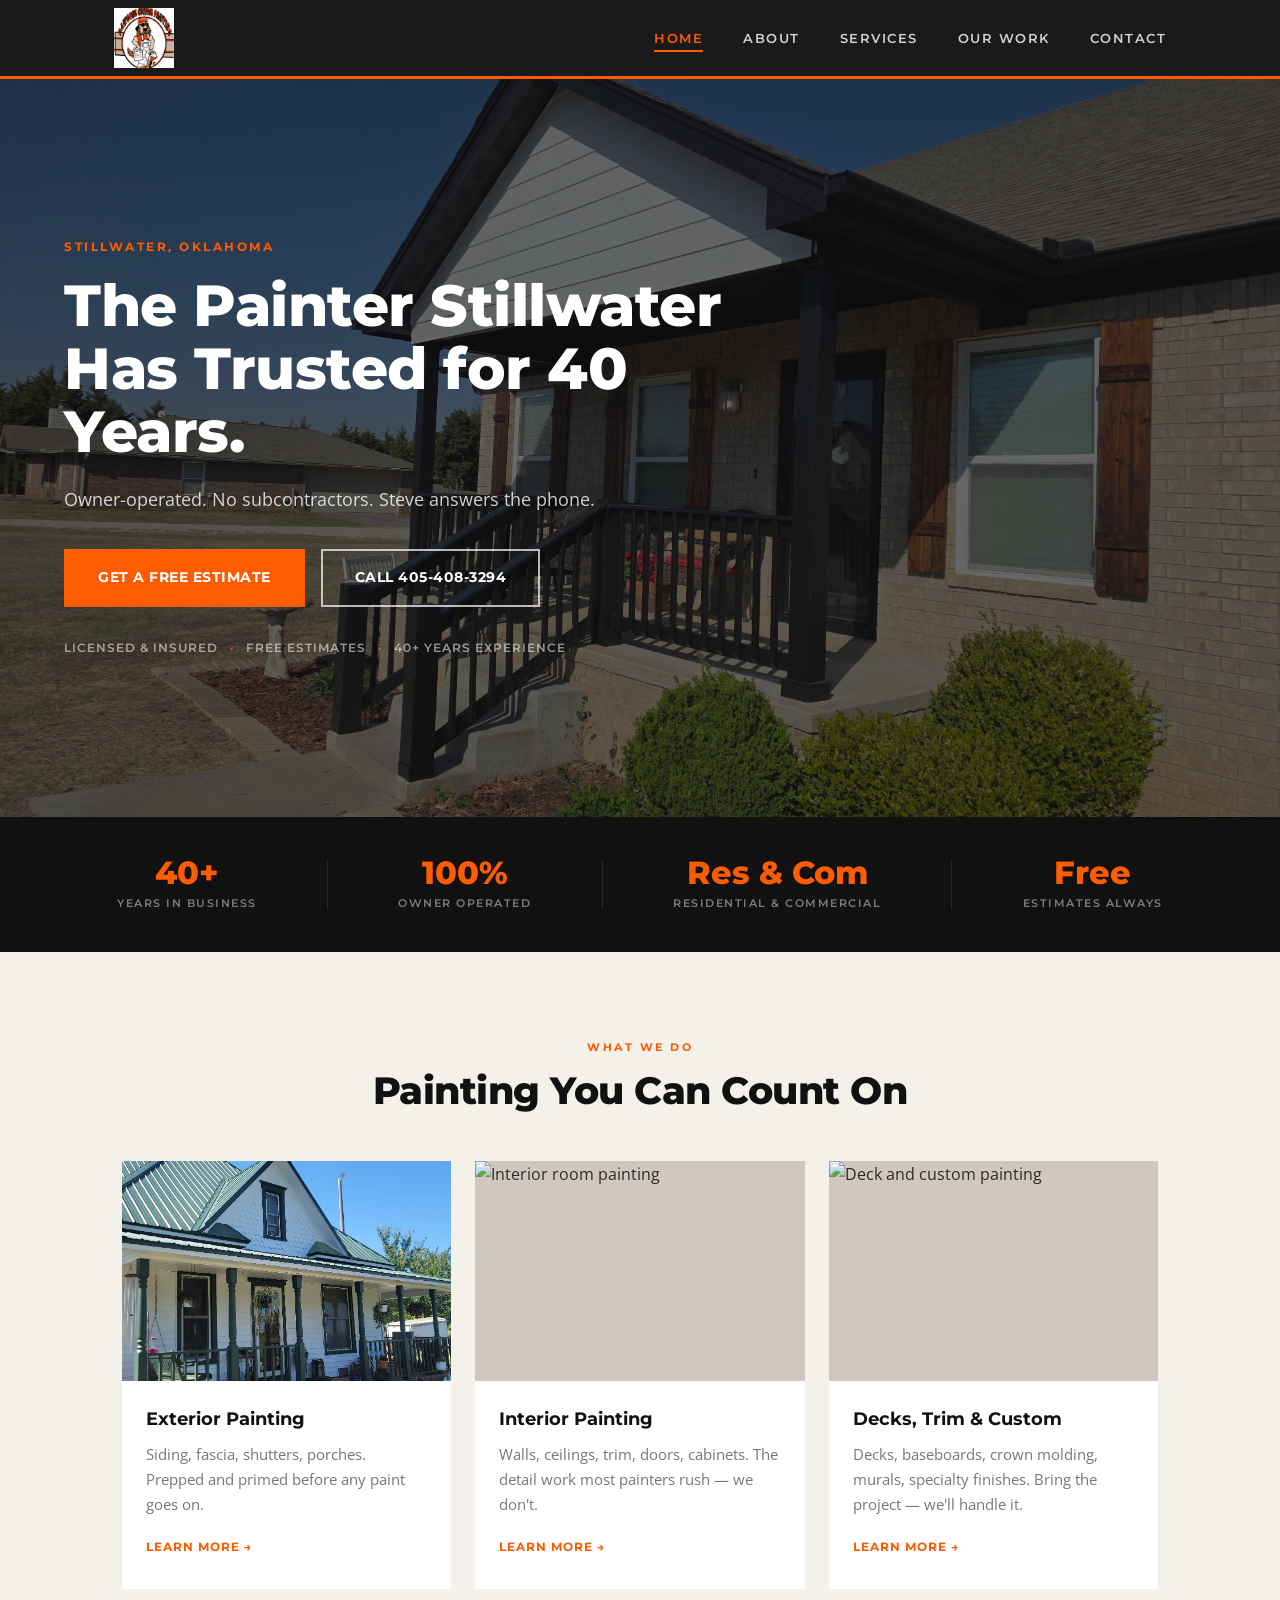
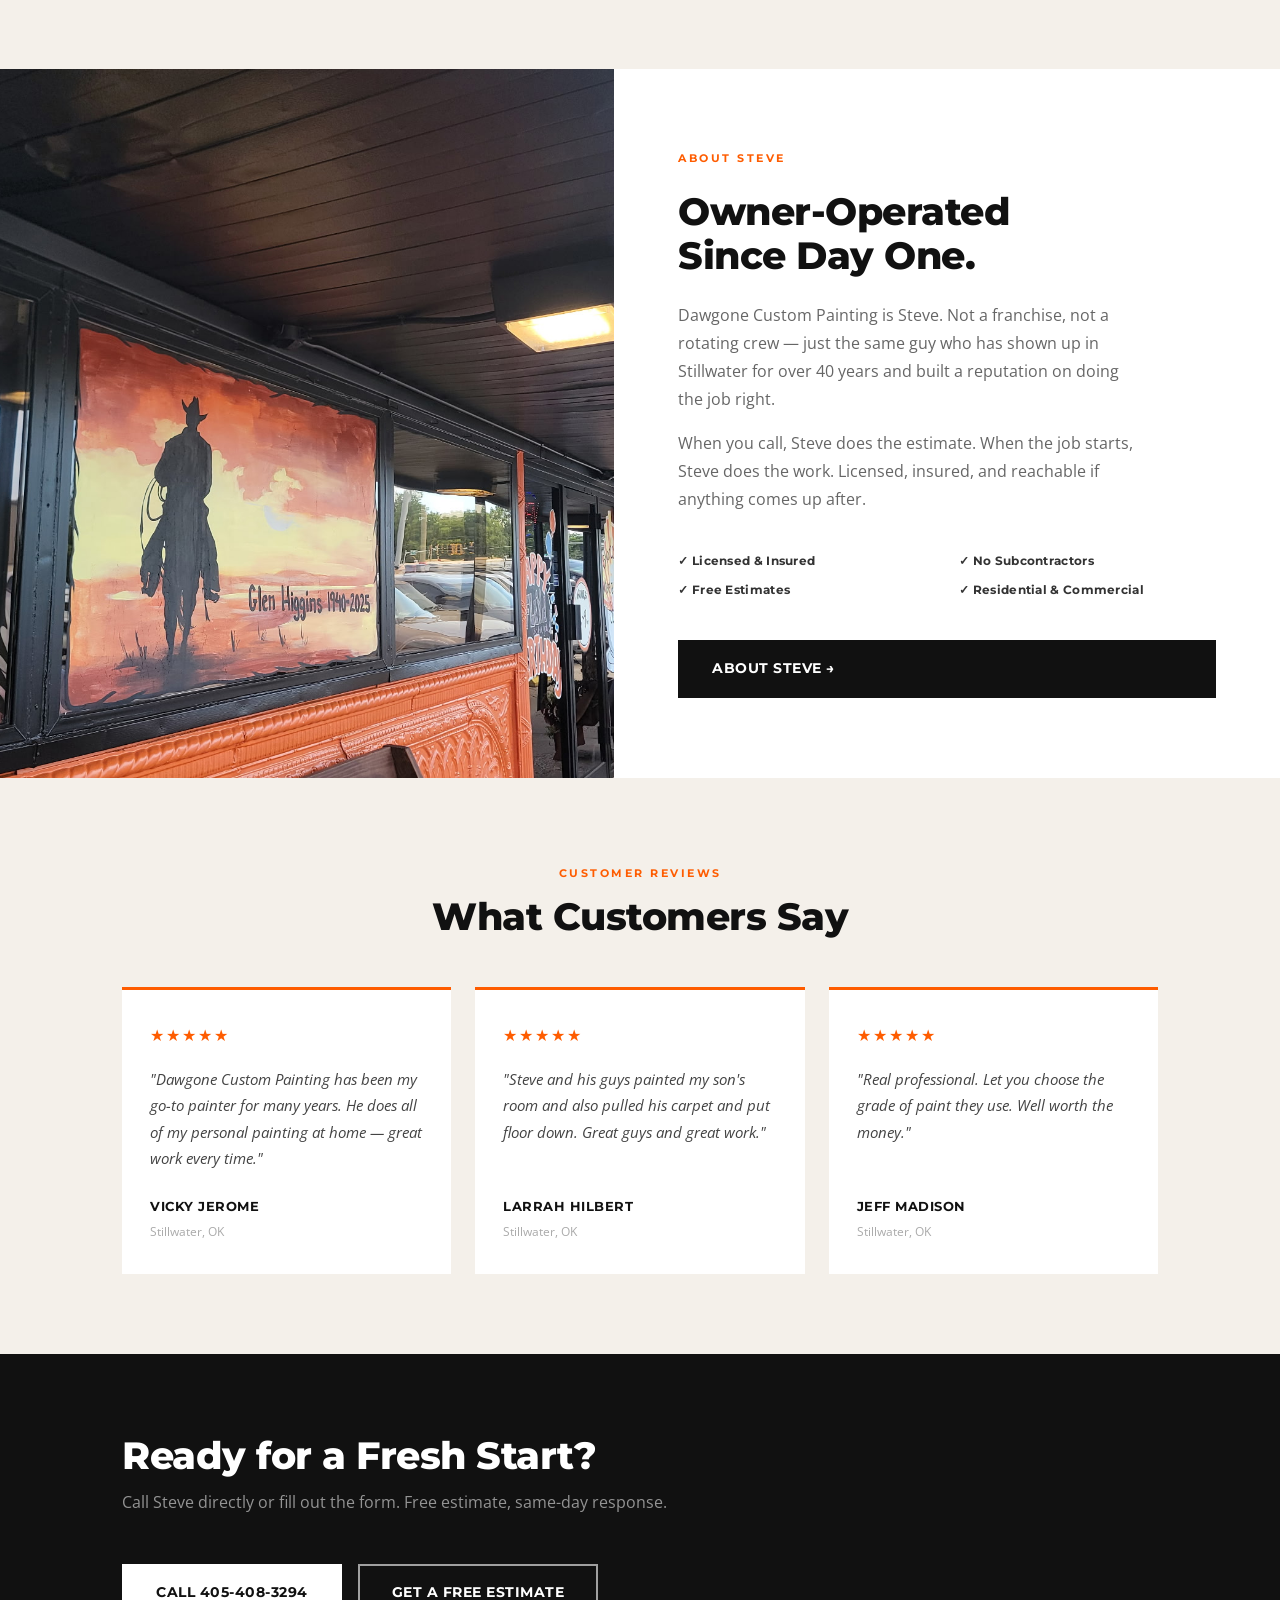
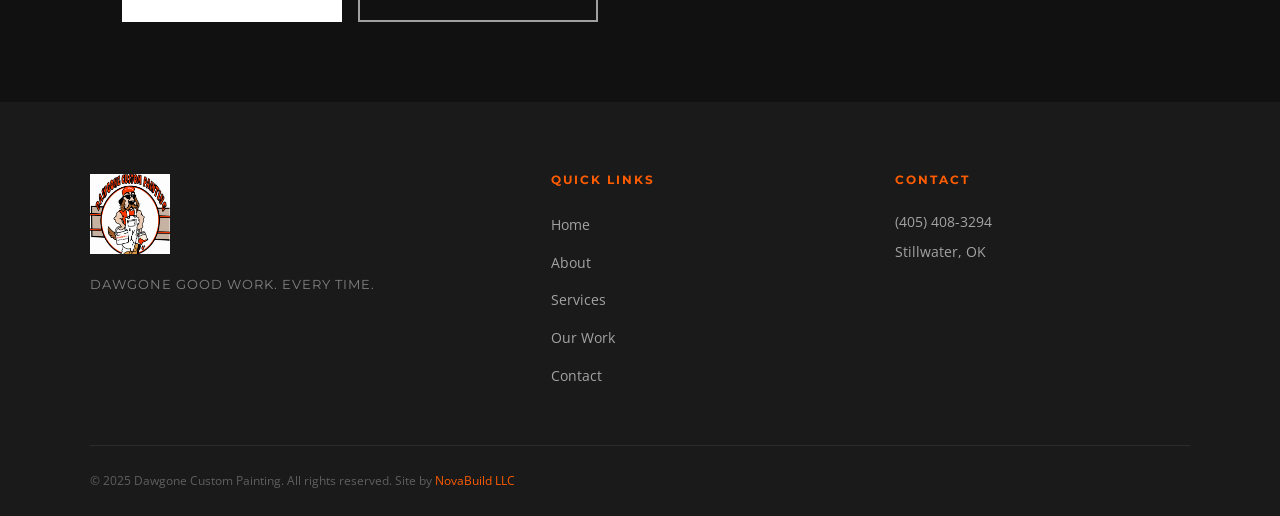
==== index.html @ 151bd752 "update 2" ====
<!DOCTYPE html>
<html lang="en">
<head>
  <meta charset="UTF-8" />
  <meta name="viewport" content="width=device-width, initial-scale=1.0" />
  <title>Dawgone Custom Painting | Stillwater, OK</title>
  <meta name="description" content="Dawgone Custom Painting — 40+ years of trusted residential and commercial painting in Stillwater, OK. Owner-operated. Free estimates." />
  <meta property="og:title" content="Dawgone Custom Painting | Stillwater, OK" />
  <meta property="og:description" content="40+ years of trusted painting in Oklahoma. Interior, exterior, and custom work done right." />
  <meta property="og:type" content="website" />
  <link rel="stylesheet" href="style.css" />
</head>
<body>

  <!-- NAV -->
  <nav class="nav" aria-label="Main navigation">
    <div class="nav__inner">
      <a href="index.html" class="nav__logo" aria-label="Dawgone Custom Painting — Home">
        <img src="DawgoneLogo.png" alt="Dawgone Custom Painting" />
      </a>
      <button class="nav__toggle" aria-label="Toggle navigation" aria-expanded="false">
        <span></span><span></span><span></span>
      </button>
      <ul class="nav__links">
        <li><a href="index.html" class="active">Home</a></li>
        <li><a href="about.html">About</a></li>
        <li><a href="services.html">Services</a></li>
        <li><a href="our-work.html">Our Work</a></li>
        <li><a href="contact.html">Contact</a></li>
      </ul>
    </div>
    <div class="nav__mobile" aria-label="Mobile navigation">
      <a href="index.html" class="active">Home</a>
      <a href="about.html">About</a>
      <a href="services.html">Services</a>
      <a href="our-work.html">Our Work</a>
      <a href="contact.html">Contact</a>
    </div>
  </nav>

  <!-- ═══ HERO ═══ -->
  <section class="hp-hero" style="background-image: url('images/d487e2d2-7b2e-4fe7-9e43-8ade3afe553c-1_all_37287.jpg');">
    <div class="hp-hero__overlay"></div>
    <div class="hp-hero__inner">
      <p class="hp-hero__eyebrow">Stillwater, Oklahoma</p>
      <h1 class="hp-hero__title">The Painter Stillwater<br>Has Trusted for 40 Years.</h1>
      <p class="hp-hero__sub">Owner-operated. No subcontractors. Steve answers the phone.</p>
      <div class="hp-hero__btns">
        <a href="contact.html" class="hp-btn hp-btn--orange">Get a Free Estimate</a>
        <a href="tel:+14054083294" class="hp-btn hp-btn--outline">Call 405-408-3294</a>
      </div>
      <div class="hp-hero__badges">
        <span>Licensed &amp; Insured</span>
        <span class="hp-hero__badge-dot">&middot;</span>
        <span>Free Estimates</span>
        <span class="hp-hero__badge-dot">&middot;</span>
        <span>40+ Years Experience</span>
      </div>
    </div>
  </section>

  <!-- ═══ TRUST BAR ═══ -->
  <div class="hp-trust">
    <div class="hp-trust__inner">
      <div class="hp-trust__item">
        <span class="hp-trust__num">40+</span>
        <span class="hp-trust__label">Years in Business</span>
      </div>
      <div class="hp-trust__divider"></div>
      <div class="hp-trust__item">
        <span class="hp-trust__num">100%</span>
        <span class="hp-trust__label">Owner Operated</span>
      </div>
      <div class="hp-trust__divider"></div>
      <div class="hp-trust__item">
        <span class="hp-trust__num">Res &amp; Com</span>
        <span class="hp-trust__label">Residential &amp; Commercial</span>
      </div>
      <div class="hp-trust__divider"></div>
      <div class="hp-trust__item">
        <span class="hp-trust__num">Free</span>
        <span class="hp-trust__label">Estimates Always</span>
      </div>
    </div>
  </div>

  <!-- ═══ SERVICES ═══ -->
  <section class="hp-section hp-services">
    <div class="hp-container">
      <div class="hp-section__head">
        <span class="hp-label">What We Do</span>
        <h2 class="hp-heading">Painting You Can Count On</h2>
      </div>
      <div class="hp-cards">

        <div class="hp-card">
          <div class="hp-card__img">
            <img src="images/project-exterior-farmhouse-2.jpg" alt="Exterior house painting" loading="lazy" />
          </div>
          <div class="hp-card__body">
            <h3>Exterior Painting</h3>
            <p>Siding, fascia, shutters, porches. Prepped and primed before any paint goes on.</p>
            <a href="services.html" class="hp-card__link">Learn more &rarr;</a>
          </div>
        </div>

        <div class="hp-card">
          <div class="hp-card__img">
            <img src="images/project-interior-commercial.jpg" alt="Interior room painting" loading="lazy" />
          </div>
          <div class="hp-card__body">
            <h3>Interior Painting</h3>
            <p>Walls, ceilings, trim, doors, cabinets. The detail work most painters rush — we don't.</p>
            <a href="services.html" class="hp-card__link">Learn more &rarr;</a>
          </div>
        </div>

        <div class="hp-card">
          <div class="hp-card__img">
            <img src="images/17310.jpg" alt="Deck and custom painting" loading="lazy" />
          </div>
          <div class="hp-card__body">
            <h3>Decks, Trim &amp; Custom</h3>
            <p>Decks, baseboards, crown molding, murals, specialty finishes. Bring the project — we'll handle it.</p>
            <a href="services.html" class="hp-card__link">Learn more &rarr;</a>
          </div>
        </div>

      </div>
    </div>
  </section>

  <!-- ═══ ABOUT ═══ -->
  <section class="hp-section hp-about">
    <div class="hp-about__grid">
      <div class="hp-about__img">
        <img src="images/project-mural-memorial.jpg" alt="Steve's custom mural work" loading="lazy" />
      </div>
      <div class="hp-about__content">
        <span class="hp-label">About Steve</span>
        <h2 class="hp-heading">Owner-Operated<br>Since Day One.</h2>
        <p>Dawgone Custom Painting is Steve. Not a franchise, not a rotating crew — just the same guy who has shown up in Stillwater for over 40 years and built a reputation on doing the job right.</p>
        <p>When you call, Steve does the estimate. When the job starts, Steve does the work. Licensed, insured, and reachable if anything comes up after.</p>
        <div class="hp-about__points">
          <span>&#10003; Licensed &amp; Insured</span>
          <span>&#10003; No Subcontractors</span>
          <span>&#10003; Free Estimates</span>
          <span>&#10003; Residential &amp; Commercial</span>
        </div>
        <a href="about.html" class="hp-btn hp-btn--dark">About Steve &rarr;</a>
      </div>
    </div>
  </section>

  <!-- ═══ REVIEWS ═══ -->
  <section class="hp-section hp-reviews">
    <div class="hp-container">
      <div class="hp-section__head">
        <span class="hp-label">Customer Reviews</span>
        <h2 class="hp-heading">What Customers Say</h2>
      </div>
      <div class="hp-review-grid">

        <div class="hp-review">
          <div class="hp-review__stars">&#9733;&#9733;&#9733;&#9733;&#9733;</div>
          <p>"Dawgone Custom Painting has been my go-to painter for many years. He does all of my personal painting at home — great work every time."</p>
          <div class="hp-review__name">Vicky Jerome</div>
          <div class="hp-review__loc">Stillwater, OK</div>
        </div>

        <div class="hp-review">
          <div class="hp-review__stars">&#9733;&#9733;&#9733;&#9733;&#9733;</div>
          <p>"Steve and his guys painted my son's room and also pulled his carpet and put floor down. Great guys and great work."</p>
          <div class="hp-review__name">Larrah Hilbert</div>
          <div class="hp-review__loc">Stillwater, OK</div>
        </div>

        <div class="hp-review">
          <div class="hp-review__stars">&#9733;&#9733;&#9733;&#9733;&#9733;</div>
          <p>"Real professional. Let you choose the grade of paint they use. Well worth the money."</p>
          <div class="hp-review__name">Jeff Madison</div>
          <div class="hp-review__loc">Stillwater, OK</div>
        </div>

      </div>
    </div>
  </section>

  <!-- ═══ CTA ═══ -->
  <section class="hp-cta">
    <div class="hp-container">
      <div class="hp-cta__inner">
        <div class="hp-cta__text">
          <h2 class="hp-cta__heading">Ready for a Fresh Start?</h2>
          <p>Call Steve directly or fill out the form. Free estimate, same-day response.</p>
        </div>
        <div class="hp-cta__actions">
          <a href="tel:+14054083294" class="hp-btn hp-btn--white">Call 405-408-3294</a>
          <a href="contact.html" class="hp-btn hp-btn--outline-white">Get a Free Estimate</a>
        </div>
      </div>
    </div>
  </section>

  <!-- FOOTER -->
  <footer class="footer">
    <div class="footer__grid">
      <div>
        <a href="index.html" class="footer__logo">
          <img src="DawgoneLogo.png" alt="Dawgone Custom Painting" />
        </a>
        <p class="footer__tagline">Dawgone Good Work. Every Time.</p>
      </div>
      <div>
        <h4>Quick Links</h4>
        <ul class="footer__links">
          <li><a href="index.html">Home</a></li>
          <li><a href="about.html">About</a></li>
          <li><a href="services.html">Services</a></li>
          <li><a href="our-work.html">Our Work</a></li>
          <li><a href="contact.html">Contact</a></li>
        </ul>
      </div>
      <div>
        <h4>Contact</h4>
        <div class="footer__contact">
          <p><a href="tel:+14054083294">(405) 408-3294</a></p>
          <p>Stillwater, OK</p>
        </div>
      </div>
    </div>
    <div class="footer__bottom">
      <p>&copy; 2025 Dawgone Custom Painting. All rights reserved. Site by <a href="https://novabuildweb.com" target="_blank" rel="noopener" class="footer__novabuild">NovaBuild LLC</a></p>
    </div>
  </footer>

  <script src="script.js"></script>
</body>
</html>
---- style.css ----
/* ============================================================
   DAWGONE CUSTOM PAINTING — style.css
   ============================================================ */

@import url('https://fonts.googleapis.com/css2?family=Bebas+Neue&family=Montserrat:wght@600;700;800&family=Open+Sans:ital,wght@0,400;0,600;1,400&display=swap');

/* ---- Variables ---- */
:root {
  --orange: #FE5C00;
  --black: #1a1a1a;
  --charcoal: #222222;
  --cream: #FAF7F2;
  --white: #FFFFFF;
  --text: #2a2a2a;
  --text-light: #666666;
  --border: #e0d8cf;
}

/* ---- Reset ---- */
*, *::before, *::after {
  box-sizing: border-box;
  margin: 0;
  padding: 0;
}

html { scroll-behavior: smooth; }

body {
  font-family: 'Open Sans', sans-serif;
  background-color: var(--cream);
  color: var(--text);
  line-height: 1.7;
  font-size: 16px;
}

img { max-width: 100%; display: block; }
a { color: inherit; text-decoration: none; }
ul { list-style: none; }

/* ---- Typography ---- */
h1, h2, h3, h4 {
  font-family: 'Montserrat', sans-serif;
  font-weight: 700;
  text-transform: uppercase;
  letter-spacing: 1px;
  line-height: 1.15;
}

h1 { font-size: clamp(2.4rem, 5vw, 4.5rem); }
h2 { font-size: clamp(1.7rem, 3vw, 2.4rem); }
h3 { font-size: 1.25rem; }

p {
  font-size: 1rem;
  line-height: 1.8;
  color: var(--text-light);
}

/* ---- Layout ---- */
.container {
  max-width: 1100px;
  margin: 0 auto;
  padding: 0 1.5rem;
}

.section {
  padding: 5rem 1.5rem;
}

.section--white {
  background: var(--white);
}

/* ---- Grain Texture ---- */
.grain-bg {
  background-color: var(--cream);
  position: relative;
}
.grain-bg::after {
  content: '';
  position: absolute;
  inset: 0;
  background-image: url("data:image/svg+xml,%3Csvg xmlns='http://www.w3.org/2000/svg' width='300' height='300'%3E%3Cfilter id='noise'%3E%3CfeTurbulence type='fractalNoise' baseFrequency='0.65' numOctaves='3' stitchTiles='stitch'/%3E%3CfeColorMatrix type='saturate' values='0'/%3E%3C/filter%3E%3Crect width='300' height='300' filter='url(%23noise)' opacity='0.06'/%3E%3C/svg%3E");
  pointer-events: none;
  z-index: 1;
}

/* ---- Section Heading ---- */
.section-heading {
  text-align: center;
  margin-bottom: 3.5rem;
}
.section-heading h2 { color: var(--black); margin-bottom: 0.85rem; }
.section-heading__accent {
  width: 50px;
  height: 3px;
  background: var(--orange);
  margin: 0 auto;
}

/* ---- Buttons ---- */
.btn {
  display: inline-block;
  font-family: 'Montserrat', sans-serif;
  font-weight: 700;
  text-transform: uppercase;
  letter-spacing: 1px;
  font-size: 0.875rem;
  padding: 0.9rem 2rem;
  border: 2px solid transparent;
  cursor: pointer;
  transition: all 0.2s ease;
  text-decoration: none;
  line-height: 1;
}
.btn-primary {
  background: var(--orange);
  color: var(--white);
  border-color: var(--orange);
}
.btn-primary:hover { background: #c9621a; border-color: #c9621a; }

.btn-outline-dark {
  background: transparent;
  color: var(--black);
  border-color: var(--black);
}
.btn-outline-dark:hover { background: var(--black); color: var(--white); }

.btn-outline-white {
  background: transparent;
  color: var(--white);
  border-color: var(--white);
}
.btn-outline-white:hover { background: var(--white); color: var(--orange); }

.btn-white-solid {
  background: var(--white);
  color: var(--black);
  border-color: var(--white);
}
.btn-white-solid:hover { background: #efefef; }

/* ---- Image Placeholder ---- */
.img-placeholder {
  background: #E8E0D5;
  display: flex;
  align-items: center;
  justify-content: center;
  font-family: 'Open Sans', sans-serif;
  font-style: italic;
  color: #999;
  font-size: 0.9rem;
  width: 100%;
  min-height: 300px;
}

/* ============================================================
   NAVIGATION — dark background
   ============================================================ */
.nav {
  position: sticky;
  top: 0;
  z-index: 200;
  background: var(--black);
  border-bottom: 3px solid var(--orange);
}

.nav__inner {
  max-width: 1100px;
  margin: 0 auto;
  padding: 0 1.5rem;
  display: flex;
  align-items: center;
  justify-content: space-between;
  height: 76px;
}

.nav__logo img {
  height: 60px;
  width: auto;
}

.nav__links {
  display: flex;
  gap: 2.5rem;
  align-items: center;
}

.nav__links a {
  font-family: 'Montserrat', sans-serif;
  font-weight: 600;
  text-transform: uppercase;
  font-size: 13px;
  letter-spacing: 1.5px;
  color: rgba(255,255,255,0.8);
  padding-bottom: 4px;
  border-bottom: 2px solid transparent;
  transition: color 0.2s ease, border-color 0.2s ease;
}
.nav__links a:hover,
.nav__links a.active {
  color: var(--orange);
  border-bottom-color: var(--orange);
}

/* Hamburger toggle */
.nav__toggle {
  display: none;
  flex-direction: column;
  gap: 5px;
  background: none;
  border: none;
  cursor: pointer;
  padding: 4px;
}
.nav__toggle span {
  display: block;
  width: 26px;
  height: 2px;
  background: var(--white);
  transition: all 0.2s ease;
}

/* Mobile dropdown */
.nav__mobile {
  display: none;
  flex-direction: column;
  background: var(--black);
  border-top: 1px solid rgba(255,255,255,0.1);
  padding: 1rem 1.5rem 1.5rem;
  gap: 0;
}
.nav__mobile.open { display: flex; }
.nav__mobile a {
  font-family: 'Montserrat', sans-serif;
  font-weight: 600;
  text-transform: uppercase;
  font-size: 1rem;
  letter-spacing: 1px;
  color: rgba(255,255,255,0.8);
  padding: 0.85rem 0;
  border-bottom: 1px solid rgba(255,255,255,0.08);
  transition: color 0.2s ease;
}
.nav__mobile a:last-child { border-bottom: none; }
.nav__mobile a:hover,
.nav__mobile a.active { color: var(--orange); }

/* ============================================================
   PAGE HEADER BANNER (About, Services, Our Work, Contact)
   ============================================================ */
.page-header {
  background: var(--black);
  padding: 4.5rem 1.5rem;
  text-align: center;
}
.page-header h1 {
  color: var(--white);
  font-size: clamp(2rem, 5vw, 3.5rem);
  margin-bottom: 1rem;
}
.page-header__accent {
  width: 60px;
  height: 4px;
  background: var(--orange);
  margin: 0 auto;
}

/* ============================================================
   HERO — full-width background image
   ============================================================ */
.hero-full {
  position: relative;
  min-height: 90vh;
  display: flex;
  align-items: center;
  background-size: cover;
  background-position: center;
  background-repeat: no-repeat;
  padding: 5rem 1.5rem;
}

.hero-full__overlay {
  position: absolute;
  inset: 0;
  background: linear-gradient(135deg, rgba(26,26,26,0.78) 0%, rgba(26,26,26,0.55) 100%);
}

.hero-full__inner {
  position: relative;
  z-index: 2;
  max-width: 1100px;
  margin: 0 auto;
  width: 100%;
}

.hero-full__inner h1 {
  color: var(--white);
  font-size: clamp(2.5rem, 6vw, 5rem);
  font-weight: 800;
  margin-bottom: 1.25rem;
  max-width: 720px;
}
.hero-full__inner h1 span { color: var(--orange); }

.hero-full__inner p {
  font-size: clamp(1rem, 2vw, 1.25rem);
  color: rgba(255,255,255,0.85);
  max-width: 520px;
  margin-bottom: 2.25rem;
  line-height: 1.6;
}

.hero-full__buttons {
  display: flex;
  gap: 1rem;
  flex-wrap: wrap;
}

/* ============================================================
   STATS BAR
   ============================================================ */
.stats-bar {
  background: var(--charcoal);
  padding: 3rem 1.5rem;
  border-top: 1px solid rgba(255,255,255,0.05);
}
.stats-bar__inner {
  max-width: 1100px;
  margin: 0 auto;
  display: grid;
  grid-template-columns: repeat(3, 1fr);
  gap: 2rem;
  text-align: center;
}
.stats-bar__item {
  border-right: 1px solid rgba(255,255,255,0.1);
  padding: 0.5rem 1rem;
}
.stats-bar__item:last-child { border-right: none; }
.stats-bar__number {
  font-family: 'Montserrat', sans-serif;
  font-size: 2.75rem;
  font-weight: 800;
  color: var(--orange);
  display: block;
  line-height: 1;
  margin-bottom: 0.5rem;
}
.stats-bar__label {
  font-size: 0.82rem;
  text-transform: uppercase;
  letter-spacing: 1px;
  color: rgba(255,255,255,0.6);
  font-family: 'Open Sans', sans-serif;
}

/* ============================================================
   SERVICES — Photo Background Cards
   ============================================================ */
.services-photo {
  background: var(--white);
  padding: 5rem 1.5rem;
}

.services-photo__heading {
  max-width: 1100px;
  margin: 0 auto;
}

.services-photo__grid {
  max-width: 1100px;
  margin: 0 auto;
  display: grid;
  grid-template-columns: repeat(3, 1fr);
  gap: 1.25rem;
}

.service-photo-card {
  position: relative;
  background-size: cover;
  background-position: center;
  background-repeat: no-repeat;
  min-height: 420px;
  display: flex;
  align-items: flex-end;
  overflow: hidden;
}

.service-photo-card__overlay {
  position: absolute;
  inset: 0;
  background: linear-gradient(to top, rgba(26,26,26,0.88) 0%, rgba(26,26,26,0.2) 60%, transparent 100%);
  transition: background 0.3s ease;
}
.service-photo-card:hover .service-photo-card__overlay {
  background: linear-gradient(to top, rgba(26,26,26,0.95) 0%, rgba(26,26,26,0.5) 60%, rgba(26,26,26,0.1) 100%);
}

.service-photo-card__content {
  position: relative;
  z-index: 2;
  padding: 2rem;
}

.service-photo-card__content h3 {
  font-family: 'Montserrat', sans-serif;
  font-weight: 700;
  font-size: 1.35rem;
  text-transform: uppercase;
  letter-spacing: 1px;
  color: var(--white);
  margin-bottom: 0.75rem;
}

.service-photo-card__content p {
  font-size: 0.92rem;
  color: rgba(255,255,255,0.8);
  margin-bottom: 1.25rem;
  line-height: 1.65;
}

.services-more {
  text-align: center;
  margin-top: 2.75rem;
}
.services-more a {
  font-family: 'Montserrat', sans-serif;
  font-weight: 700;
  text-transform: uppercase;
  letter-spacing: 1px;
  font-size: 0.9rem;
  color: var(--orange);
  border-bottom: 2px solid var(--orange);
  padding-bottom: 2px;
  transition: opacity 0.2s ease;
}
.services-more a:hover { opacity: 0.75; }

/* ============================================================
   PORTFOLIO GRID
   ============================================================ */
.portfolio-section {
  padding: 5rem 1.5rem;
  background: var(--cream);
}

.portfolio-grid {
  max-width: 1100px;
  margin: 0 auto;
  display: grid;
  grid-template-columns: repeat(3, 1fr);
  gap: 0.75rem;
}

.portfolio-grid__item {
  aspect-ratio: 1 / 1;
  overflow: hidden;
  background: #ddd;
}

.portfolio-grid__item img {
  width: 100%;
  height: 100%;
  object-fit: cover;
  transition: transform 0.3s ease;
  display: block;
}

.portfolio-grid__item:hover img {
  transform: scale(1.05);
}

/* ============================================================
   BEFORE & AFTER
   ============================================================ */
.before-after-section {
  padding: 5rem 1.5rem;
  background: var(--white);
}

.before-after__rows {
  max-width: 1100px;
  margin: 0 auto;
  display: flex;
  flex-direction: column;
  gap: 1.5rem;
}

.before-after__row {
  display: grid;
  grid-template-columns: 1fr 1fr;
  gap: 1.25rem;
}

.before-after__item {
  position: relative;
  overflow: hidden;
  aspect-ratio: 4 / 3;
  background: #ddd;
}

.before-after__item img {
  width: 100%;
  height: 100%;
  object-fit: cover;
  display: block;
}

.ba-badge {
  position: absolute;
  top: 1rem;
  left: 1rem;
  font-family: 'Montserrat', sans-serif;
  font-weight: 700;
  font-size: 0.72rem;
  text-transform: uppercase;
  letter-spacing: 1.5px;
  padding: 0.3rem 0.75rem;
  border-radius: 2px;
}

.ba-badge--before {
  background: rgba(26,26,26,0.85);
  color: var(--white);
}

.ba-badge--after {
  background: var(--orange);
  color: var(--white);
}

/* ============================================================
   ABOUT / TRUST SECTION
   ============================================================ */
.about-trust-section {
  padding: 5rem 1.5rem;
  background: var(--cream);
}

.about-trust__inner {
  max-width: 1100px;
  margin: 0 auto;
  display: grid;
  grid-template-columns: 1fr 1fr;
  gap: 5rem;
  align-items: center;
}

.about-trust__image {
  overflow: hidden;
  border-left: 4px solid var(--orange);
}

.about-trust__image img {
  width: 100%;
  height: 520px;
  object-fit: cover;
  display: block;
}

.about-trust__text h2 {
  color: var(--black);
  margin-bottom: 1rem;
}

.about-trust__text p {
  margin-bottom: 1.25rem;
}

.about-trust__points {
  margin-top: 1.5rem;
  display: flex;
  flex-direction: column;
  gap: 0.6rem;
}

.about-trust__points li {
  font-family: 'Open Sans', sans-serif;
  font-size: 0.9rem;
  font-weight: 600;
  color: var(--text);
  display: flex;
  align-items: center;
  gap: 0.5rem;
}
.about-trust__points li::before {
  content: '✓';
  color: var(--orange);
  font-size: 1rem;
  font-weight: 900;
  flex-shrink: 0;
}

/* ============================================================
   TESTIMONIALS
   ============================================================ */
.testimonials {
  padding: 5rem 1.5rem;
}
.testimonials__grid {
  max-width: 1100px;
  margin: 0 auto;
  display: grid;
  grid-template-columns: repeat(3, 1fr);
  gap: 1.5rem;
  position: relative;
  z-index: 2;
}
.testimonial-card {
  background: var(--white);
  padding: 1.75rem;
  border-left: 4px solid var(--orange);
  box-shadow: 0 2px 16px rgba(0,0,0,0.06);
}
.testimonial-card p {
  font-size: 0.97rem;
  line-height: 1.75;
  color: var(--text);
  font-style: italic;
  margin-bottom: 1.25rem;
}
.testimonial-card__name {
  font-family: 'Open Sans', sans-serif;
  font-weight: 700;
  font-size: 0.82rem;
  text-transform: uppercase;
  letter-spacing: 0.5px;
  color: var(--black);
}
.testimonial-card__location {
  font-size: 0.78rem;
  color: var(--text-light);
  margin-top: 0.15rem;
}

/* ============================================================
   CTA DARK SECTION
   ============================================================ */
.cta-dark {
  background: var(--black);
  padding: 5rem 1.5rem;
  text-align: center;
}

.cta-dark__inner {
  max-width: 700px;
  margin: 0 auto;
}

.cta-dark h2 {
  color: var(--white);
  font-size: clamp(1.75rem, 3.5vw, 2.75rem);
  margin-bottom: 1rem;
}

.cta-dark p {
  color: rgba(255,255,255,0.65);
  font-size: 1.05rem;
  margin-bottom: 2.25rem;
}

/* ============================================================
   CTA BANNER (shared — kept for other pages)
   ============================================================ */
.cta-banner {
  background: var(--orange);
  padding: 4.5rem 1.5rem;
  text-align: center;
}
.cta-banner h2 {
  color: var(--white);
  font-size: clamp(1.5rem, 3vw, 2.25rem);
  margin-bottom: 2rem;
}
.cta-banner__buttons {
  display: flex;
  gap: 1rem;
  justify-content: center;
  flex-wrap: wrap;
}

/* ============================================================
   OLD HERO (kept for backward compat on inner pages)
   ============================================================ */
.hero {
  min-height: 85vh;
  display: flex;
  align-items: center;
  background-color: var(--cream);
  padding: 5rem 1.5rem;
  position: relative;
  overflow: hidden;
}
.hero::after {
  content: '';
  position: absolute;
  inset: 0;
  background-image: url("data:image/svg+xml,%3Csvg xmlns='http://www.w3.org/2000/svg' width='300' height='300'%3E%3Cfilter id='noise'%3E%3CfeTurbulence type='fractalNoise' baseFrequency='0.65' numOctaves='3' stitchTiles='stitch'/%3E%3CfeColorMatrix type='saturate' values='0'/%3E%3C/filter%3E%3Crect width='300' height='300' filter='url(%23noise)' opacity='0.06'/%3E%3C/svg%3E");
  pointer-events: none;
  z-index: 1;
}
.hero__inner {
  max-width: 1100px;
  margin: 0 auto;
  display: grid;
  grid-template-columns: 1fr 1fr;
  gap: 4rem;
  align-items: center;
  width: 100%;
  position: relative;
  z-index: 2;
}
.hero__text h1 { color: var(--black); margin-bottom: 1.25rem; }
.hero__text h1 span { color: var(--orange); }
.hero__text p {
  font-size: 1.1rem;
  color: var(--text-light);
  max-width: 480px;
  margin-bottom: 2rem;
}
.hero__buttons {
  display: flex;
  gap: 1rem;
  flex-wrap: wrap;
  margin-bottom: 2rem;
  align-items: center;
}
.hero__badges { display: flex; gap: 2rem; flex-wrap: wrap; }
.hero__badge {
  font-size: 0.78rem;
  font-weight: 700;
  text-transform: uppercase;
  letter-spacing: 0.5px;
  color: var(--text-light);
  display: flex;
  align-items: center;
  gap: 0.4rem;
}
.hero__badge::before { content: '✓'; color: var(--orange); font-size: 1rem; font-weight: 900; }
.hero__image { position: relative; display: flex; justify-content: center; }
.hero__image-frame {
  transform: rotate(2deg);
  border: 4px solid var(--orange);
  box-shadow: 10px 10px 0 rgba(232,119,34,0.12);
  overflow: hidden;
  width: 100%;
  max-width: 460px;
}
.hero__image-frame .img-placeholder { min-height: 460px; }

/* ============================================================
   ABOUT PAGE
   ============================================================ */
.about-layout {
  max-width: 1100px;
  margin: 0 auto;
  display: grid;
  grid-template-columns: 1fr 1fr;
  gap: 5rem;
  align-items: start;
}
.about-layout .img-placeholder { min-height: 440px; }
.about-text h2 { color: var(--black); margin-bottom: 1.5rem; }
.about-text p { margin-bottom: 1.25rem; }

.trust-points {
  max-width: 1100px;
  margin: 0 auto;
  padding-top: 4rem;
  border-top: 1px solid var(--border);
  display: grid;
  grid-template-columns: repeat(3, 1fr);
  gap: 2rem;
  text-align: center;
}
.trust-point__icon {
  font-size: 2rem;
  color: var(--orange);
  display: block;
  margin-bottom: 0.75rem;
}
.trust-point h4 {
  color: var(--black);
  font-size: 0.9rem;
  letter-spacing: 1.5px;
}

/* ============================================================
   SERVICES PAGE — Alternating Blocks
   ============================================================ */
.services-preview {
  background: var(--white);
  padding: 5rem 1.5rem;
}
.services-grid {
  max-width: 1100px;
  margin: 0 auto;
  display: grid;
  grid-template-columns: repeat(3, 1fr);
  gap: 1.5rem;
}
.service-card {
  background: var(--cream);
  padding: 2rem 1.75rem;
  border-top: 3px solid var(--orange);
  transition: box-shadow 0.2s ease;
}
.service-card:hover { box-shadow: 0 4px 20px rgba(0,0,0,0.07); }
.service-card__icon {
  font-size: 1.75rem;
  color: var(--orange);
  display: block;
  margin-bottom: 1rem;
  line-height: 1;
}
.service-card h3 { color: var(--black); font-size: 1rem; margin-bottom: 0.6rem; }
.service-card p { font-size: 0.9rem; line-height: 1.65; color: var(--text-light); margin: 0; }

.services-intro {
  max-width: 700px;
  margin: 0 auto 4rem;
  text-align: center;
  font-size: 1.05rem;
}

.service-block {
  max-width: 1100px;
  margin: 0 auto 5rem;
  display: grid;
  grid-template-columns: 1fr 1fr;
  gap: 4.5rem;
  align-items: center;
}
.service-block:last-of-type { margin-bottom: 0; }
.service-block--reverse { direction: rtl; }
.service-block--reverse > * { direction: ltr; }
.service-block__text h3 {
  font-family: 'Montserrat', sans-serif;
  font-size: 1.6rem;
  font-weight: 700;
  text-transform: uppercase;
  color: var(--orange);
  margin-bottom: 1rem;
  letter-spacing: 1px;
}
.service-block__text p { font-size: 1rem; line-height: 1.8; color: var(--text-light); }
.service-block .img-placeholder { min-height: 280px; }

/* ============================================================
   OUR WORK PAGE
   ============================================================ */
.work-intro {
  max-width: 680px;
  margin: 0 auto 3.5rem;
  text-align: center;
}
.work-grid {
  columns: 3;
  column-gap: 1.25rem;
  max-width: 1100px;
  margin: 0 auto;
}
.work-grid__item {
  break-inside: avoid;
  margin-bottom: 1.25rem;
  aspect-ratio: 4 / 3;
  background: #E8E0D5;
  display: flex;
  align-items: center;
  justify-content: center;
  font-style: italic;
  color: #999;
  font-size: 0.85rem;
  font-family: 'Open Sans', sans-serif;
}

/* ============================================================
   CONTACT PAGE
   ============================================================ */
.contact-layout {
  max-width: 1100px;
  margin: 0 auto;
  display: grid;
  grid-template-columns: 1fr 1.6fr;
  gap: 5rem;
  align-items: start;
}
.contact-info h2 { color: var(--black); margin-bottom: 2rem; }
.contact-detail { margin-bottom: 1.75rem; }
.contact-detail strong {
  display: block;
  font-family: 'Montserrat', sans-serif;
  font-size: 0.75rem;
  text-transform: uppercase;
  letter-spacing: 1.5px;
  color: var(--orange);
  margin-bottom: 0.3rem;
}
.contact-detail a {
  font-weight: 700;
  font-size: 1.1rem;
  color: var(--black);
  transition: color 0.2s ease;
}
.contact-detail a:hover { color: var(--orange); }
.contact-detail p { font-size: 0.92rem; color: var(--text-light); margin: 0; line-height: 1.5; }

.contact-form-wrap h3 { color: var(--black); margin-bottom: 1.5rem; font-size: 1.3rem; }

.form-group { margin-bottom: 1.25rem; }
.form-group label {
  display: block;
  font-family: 'Montserrat', sans-serif;
  font-size: 0.75rem;
  text-transform: uppercase;
  letter-spacing: 1px;
  color: var(--black);
  margin-bottom: 0.4rem;
}
.form-group input,
.form-group select,
.form-group textarea {
  width: 100%;
  padding: 0.85rem 1rem;
  border: 1px solid var(--border);
  background: var(--white);
  font-family: 'Open Sans', sans-serif;
  font-size: 1rem;
  color: var(--text);
  outline: none;
  transition: border-color 0.2s ease;
  appearance: none;
  -webkit-appearance: none;
}
.form-group input:focus,
.form-group select:focus,
.form-group textarea:focus { border-color: var(--orange); }
.form-group textarea { min-height: 130px; resize: vertical; }
.form-group select {
  background-image: url("data:image/svg+xml,%3Csvg xmlns='http://www.w3.org/2000/svg' width='12' height='8' viewBox='0 0 12 8'%3E%3Cpath d='M1 1l5 5 5-5' stroke='%23666' fill='none' stroke-width='1.5'/%3E%3C/svg%3E");
  background-repeat: no-repeat;
  background-position: right 1rem center;
  padding-right: 2.5rem;
}

.form-submit {
  width: 100%;
  background: var(--orange);
  color: var(--white);
  border: 2px solid var(--orange);
  font-family: 'Montserrat', sans-serif;
  font-weight: 700;
  font-size: 1rem;
  text-transform: uppercase;
  letter-spacing: 1px;
  padding: 1rem;
  cursor: pointer;
  transition: background 0.2s ease;
}
.form-submit:hover { background: #c9621a; border-color: #c9621a; }

.form-success {
  display: none;
  background: #f0faf3;
  border-left: 4px solid #2ecc71;
  padding: 1rem 1.25rem;
  margin-bottom: 1.5rem;
  color: #1a6e38;
  font-size: 0.95rem;
  line-height: 1.6;
}

/* ============================================================
   FOOTER
   ============================================================ */
.footer {
  background: var(--black);
  padding: 4.5rem 1.5rem 0;
}
.footer__grid {
  max-width: 1100px;
  margin: 0 auto;
  display: grid;
  grid-template-columns: 1.4fr 1fr 1fr;
  gap: 3rem;
  padding-bottom: 3.5rem;
  border-bottom: 1px solid rgba(255,255,255,0.08);
}
.footer__logo img { height: 80px; width: auto; margin-bottom: 1.25rem; }
.footer__tagline {
  font-family: 'Montserrat', sans-serif;
  font-size: 0.82rem;
  text-transform: uppercase;
  letter-spacing: 1px;
  color: rgba(255,255,255,0.45);
  line-height: 1.6;
}
.footer h4 {
  font-family: 'Montserrat', sans-serif;
  font-weight: 700;
  text-transform: uppercase;
  font-size: 0.72rem;
  letter-spacing: 2px;
  color: var(--orange);
  margin-bottom: 1.5rem;
}
.footer__links { display: flex; flex-direction: column; gap: 0.65rem; }
.footer__links a { font-size: 0.9rem; color: rgba(255,255,255,0.6); transition: color 0.2s ease; }
.footer__links a:hover { color: var(--white); }
.footer__contact p { font-size: 0.9rem; color: rgba(255,255,255,0.6); margin-bottom: 0.5rem; line-height: 1.5; }
.footer__contact a { color: rgba(255,255,255,0.6); transition: color 0.2s ease; }
.footer__contact a:hover { color: var(--white); }
.footer__bottom {
  max-width: 1100px;
  margin: 0 auto;
  padding: 1.5rem 0;
  display: flex;
  justify-content: space-between;
  align-items: center;
  flex-wrap: wrap;
  gap: 0.5rem;
}
.footer__bottom p { font-size: 0.78rem; color: rgba(255,255,255,0.3); margin: 0; }
.footer__novabuild { color: var(--orange); text-decoration: none; transition: text-decoration 0.2s ease; }
.footer__novabuild:hover { text-decoration: underline; }

/* ============================================================
   MEDIA QUERIES
   ============================================================ */
@media (max-width: 900px) {
  .services-photo__grid { grid-template-columns: 1fr; }
  .service-photo-card { min-height: 320px; }
  .before-after__row { grid-template-columns: 1fr; }
  .about-trust__inner { grid-template-columns: 1fr; gap: 2.5rem; }
  .about-trust__image img { height: 320px; }
}

@media (max-width: 768px) {
  /* Nav */
  .nav__links { display: none; }
  .nav__toggle { display: flex; }

  /* Hero full */
  .hero-full { min-height: 70vh; padding: 4rem 1.5rem; }

  /* Old hero */
  .hero { min-height: auto; padding: 3.5rem 1.5rem; align-items: flex-start; }
  .hero__inner { grid-template-columns: 1fr; gap: 2.5rem; }
  .hero__image { order: -1; }
  .hero__image-frame .img-placeholder { min-height: 300px; }

  /* Stats */
  .stats-bar__inner { grid-template-columns: 1fr; gap: 0; }
  .stats-bar__item { border-right: none; border-bottom: 1px solid rgba(255,255,255,0.1); padding: 1.5rem 0; }
  .stats-bar__item:last-child { border-bottom: none; }

  /* Portfolio */
  .portfolio-grid { grid-template-columns: repeat(2, 1fr); }

  /* Services grid */
  .services-grid { grid-template-columns: 1fr; }

  /* Testimonials */
  .testimonials__grid { grid-template-columns: 1fr; }

  /* About */
  .about-layout { grid-template-columns: 1fr; gap: 2.5rem; }
  .trust-points { grid-template-columns: 1fr; gap: 1.5rem; }

  /* Services page */
  .service-block { grid-template-columns: 1fr; gap: 2rem; }
  .service-block--reverse { direction: ltr; }

  /* Our work */
  .work-grid { columns: 2; }

  /* Contact */
  .contact-layout { grid-template-columns: 1fr; gap: 3rem; }

  /* Footer */
  .footer__grid { grid-template-columns: 1fr; gap: 2rem; }
  .footer__bottom { flex-direction: column; text-align: center; }

  /* CTA */
  .cta-banner__buttons { flex-direction: column; align-items: center; }
  .hero-full__buttons { flex-direction: column; align-items: flex-start; }
}

@media (max-width: 480px) {
  .hero__buttons { flex-direction: column; align-items: flex-start; }
  .hero__badges { flex-direction: column; gap: 0.75rem; }
  .portfolio-grid { grid-template-columns: 1fr; }
  .work-grid { columns: 1; }
  .btn { width: 100%; text-align: center; }
  .hero__buttons .btn { width: auto; }
  .hero-full__buttons .btn { width: 100%; text-align: center; }
}

/* ============================================================
   HOMEPAGE EDITORIAL REDESIGN
   ============================================================ */

/* ---- Hero: Full-width typographic ---- */
.hero-ed {
  background: #111111;
  padding: 4.5rem 5rem 4rem;
  display: flex;
  flex-direction: column;
  justify-content: flex-end;
}

.hero-ed__title {
  font-family: 'Bebas Neue', sans-serif;
  font-size: clamp(4.5rem, 10vw, 9rem);
  font-weight: 400;
  letter-spacing: 4px;
  line-height: 0.9;
  color: #F4F0EA;
  margin: 0;
}

.hero-ed__sub {
  font-family: 'Open Sans', sans-serif;
  font-style: italic;
  font-size: clamp(1rem, 1.8vw, 1.4rem);
  color: rgba(244,240,234,0.45);
  margin: 0.6rem 0 2.5rem 0;
  letter-spacing: 0.5px;
  line-height: 1;
}

.hero-ed__rule {
  width: 100%;
  height: 1px;
  background: rgba(255,255,255,0.1);
  margin-bottom: 2rem;
}

.hero-ed__bottom {
  display: flex;
  justify-content: space-between;
  align-items: center;
  gap: 2rem;
}

.hero-ed__eyebrow {
  font-family: 'Montserrat', sans-serif;
  font-size: 0.7rem;
  font-weight: 700;
  letter-spacing: 2px;
  text-transform: uppercase;
  color: rgba(244,240,234,0.35);
}

.hero-ed__actions {
  display: flex;
  gap: 2.5rem;
  align-items: center;
}

.hero-ed__cta {
  font-family: 'Montserrat', sans-serif;
  font-size: 0.78rem;
  font-weight: 700;
  letter-spacing: 1.5px;
  text-transform: uppercase;
  color: var(--orange);
  border-bottom: 2px solid var(--orange);
  padding-bottom: 2px;
  transition: opacity 0.2s;
}
.hero-ed__cta:hover { opacity: 0.7; }

.hero-ed__tel {
  font-family: 'Montserrat', sans-serif;
  font-size: 0.78rem;
  font-weight: 600;
  letter-spacing: 1px;
  color: rgba(244,240,234,0.4);
  transition: color 0.2s;
}
.hero-ed__tel:hover { color: rgba(244,240,234,0.8); }

/* ---- Hero Photo Banner ---- */
.hero-photo-banner {
  width: 100%;
  height: 58vh;
  min-height: 320px;
  overflow: hidden;
}

.hero-photo-banner img {
  width: 100%;
  height: 100%;
  object-fit: cover;
  object-position: center 30%;
  display: block;
}

/* ---- Manifesto Strip ---- */
.manifesto {
  background: #111111;
  padding: 2.25rem 2rem;
  text-align: center;
}

.manifesto p {
  display: flex;
  flex-wrap: wrap;
  justify-content: center;
  gap: 0.4rem 1.5rem;
  font-family: 'Bebas Neue', sans-serif;
  font-size: clamp(1.1rem, 2.4vw, 1.9rem);
  letter-spacing: 2px;
  color: rgba(255,255,255,0.85);
  margin: 0;
  line-height: 1;
}

.manifesto__accent { color: var(--orange); }

/* ---- Work Feature ---- */
.work-ed {
  background: #F4F0EA;
  padding: 6rem 4rem 6rem 5rem;
}

.work-ed__header {
  display: flex;
  justify-content: space-between;
  align-items: flex-end;
  margin-bottom: 3rem;
}

.work-ed__header-left { display: flex; flex-direction: column; gap: 0.25rem; }

.work-ed__label {
  font-family: 'Montserrat', sans-serif;
  font-size: 0.7rem;
  font-weight: 700;
  letter-spacing: 2.5px;
  text-transform: uppercase;
  color: var(--orange);
}

.work-ed__title {
  font-family: 'Bebas Neue', sans-serif;
  font-size: clamp(3.5rem, 6.5vw, 6rem);
  font-weight: 400;
  letter-spacing: 2px;
  line-height: 0.9;
  color: #111111;
  margin: 0;
  text-transform: none;
}

.work-ed__all-link {
  font-family: 'Montserrat', sans-serif;
  font-size: 0.8rem;
  font-weight: 700;
  letter-spacing: 1.5px;
  text-transform: uppercase;
  color: #111;
  border-bottom: 2px solid #111;
  padding-bottom: 2px;
  transition: color 0.2s, border-color 0.2s;
  white-space: nowrap;
  align-self: flex-end;
  margin-bottom: 0.25rem;
}
.work-ed__all-link:hover { color: var(--orange); border-color: var(--orange); }

.work-ed__grid {
  display: grid;
  grid-template-columns: 60% 1fr;
  gap: 0.75rem;
  height: 540px;
}

.work-ed__main {
  overflow: hidden;
  background: #d0c8be;
  height: 100%;
}

.work-ed__main img {
  width: 100%;
  height: 100%;
  object-fit: cover;
  display: block;
  transition: transform 0.5s ease;
}
.work-ed__main:hover img { transform: scale(1.03); }

.work-ed__stack {
  display: flex;
  flex-direction: column;
  gap: 0.75rem;
  height: 100%;
  background: #d0c8be;
}

.work-ed__stack img {
  width: 100%;
  flex: 1;
  object-fit: cover;
  display: block;
  min-height: 0;
  transition: transform 0.5s ease;
}
.work-ed__stack img:hover { transform: scale(1.03); }

/* ---- Services: Split layout ---- */
.svc-ed {
  background: #fff;
}

.svc-ed__inner {
  display: grid;
  grid-template-columns: 42% 1fr;
  min-height: 540px;
}

.svc-ed__text {
  padding: 5rem;
  display: flex;
  flex-direction: column;
  justify-content: center;
  border-right: 1px solid #e8e0d5;
}

.svc-ed__eyebrow {
  font-family: 'Montserrat', sans-serif;
  font-size: 0.7rem;
  font-weight: 700;
  letter-spacing: 2.5px;
  text-transform: uppercase;
  color: var(--orange);
  display: block;
  margin-bottom: 1.25rem;
}

.svc-ed__heading {
  font-family: 'Bebas Neue', sans-serif;
  font-size: clamp(2.75rem, 4.5vw, 4rem);
  font-weight: 400;
  letter-spacing: 2px;
  line-height: 1;
  color: #111;
  margin: 0 0 2.75rem 0;
  text-transform: none;
}

.svc-ed__items {
  list-style: none;
  padding: 0;
  margin: 0 0 2.5rem 0;
}

.svc-ed__items li {
  font-family: 'Montserrat', sans-serif;
  font-size: 0.95rem;
  font-weight: 600;
  color: #222;
  padding: 0.9rem 0;
  border-bottom: 1px solid #e8e0d5;
  letter-spacing: 0.5px;
  display: flex;
  align-items: center;
  gap: 0.85rem;
}

.svc-ed__items li:first-child { border-top: 1px solid #e8e0d5; }

.svc-ed__items li::before {
  content: '';
  display: block;
  width: 18px;
  height: 2px;
  background: var(--orange);
  flex-shrink: 0;
}

.svc-ed__link {
  font-family: 'Montserrat', sans-serif;
  font-size: 0.75rem;
  font-weight: 700;
  letter-spacing: 1.5px;
  text-transform: uppercase;
  color: #111;
  border-bottom: 2px solid #111;
  padding-bottom: 2px;
  display: inline-block;
  transition: color 0.2s, border-color 0.2s;
}
.svc-ed__link:hover { color: var(--orange); border-color: var(--orange); }

.svc-ed__photo {
  overflow: hidden;
  background: #d0c8be;
}

.svc-ed__photo img {
  width: 100%;
  height: 100%;
  object-fit: cover;
  display: block;
}

/* ---- About: Dark section, photo bleeds left edge ---- */
.about-ed {
  background: #111111;
  display: grid;
  grid-template-columns: 42% 1fr;
  min-height: 600px;
}

.about-ed__photo {
  overflow: hidden;
}

.about-ed__photo img {
  width: 100%;
  height: 100%;
  object-fit: cover;
  object-position: center;
  display: block;
}

.about-ed__content {
  padding: 5rem 5rem 5rem 5rem;
  display: flex;
  flex-direction: column;
  justify-content: center;
}

.about-ed__label {
  font-family: 'Montserrat', sans-serif;
  font-size: 0.7rem;
  font-weight: 700;
  letter-spacing: 2.5px;
  text-transform: uppercase;
  color: var(--orange);
  display: block;
  margin-bottom: 1.25rem;
}

.about-ed__title {
  font-family: 'Bebas Neue', sans-serif;
  font-size: clamp(2.5rem, 4.5vw, 4rem);
  font-weight: 400;
  letter-spacing: 2px;
  line-height: 1;
  color: #fff;
  margin: 0 0 2rem 0;
  text-transform: none;
}

.about-ed__content p {
  font-family: 'Open Sans', sans-serif;
  font-size: 0.97rem;
  color: rgba(255,255,255,0.65);
  line-height: 1.85;
  margin-bottom: 1.25rem;
  max-width: 480px;
}

.about-ed__link {
  display: inline-block;
  margin-top: 1.25rem;
  font-family: 'Montserrat', sans-serif;
  font-size: 0.8rem;
  font-weight: 700;
  letter-spacing: 1.5px;
  text-transform: uppercase;
  color: var(--orange);
  border-bottom: 2px solid var(--orange);
  padding-bottom: 2px;
  transition: opacity 0.2s;
}
.about-ed__link:hover { opacity: 0.75; }

/* ---- Voices: Staggered pull quotes ---- */
.voices-ed {
  background: #F4F0EA;
  padding: 6rem 5rem;
}

.voices-ed__label {
  display: block;
  font-family: 'Montserrat', sans-serif;
  font-size: 0.7rem;
  font-weight: 700;
  letter-spacing: 2.5px;
  text-transform: uppercase;
  color: var(--orange);
  margin-bottom: 4rem;
}

.voices-ed__quotes {
  max-width: 920px;
}

.vq {
  margin: 0 0 4rem 0;
}

.vq p {
  font-family: 'Open Sans', sans-serif;
  font-style: italic;
  color: #222;
  line-height: 1.65;
  margin: 0 0 0.75rem 0;
}

.vq cite {
  font-family: 'Montserrat', sans-serif;
  font-size: 0.72rem;
  font-weight: 700;
  letter-spacing: 1.5px;
  text-transform: uppercase;
  color: #aaa;
  font-style: normal;
}

.vq--1 {
  max-width: 680px;
  margin-left: 0;
}
.vq--1 p { font-size: clamp(1.2rem, 2.2vw, 1.6rem); }

.vq--2 {
  max-width: 540px;
  margin-left: 12%;
}
.vq--2 p { font-size: clamp(1rem, 1.6vw, 1.2rem); }

.vq--3 {
  max-width: 600px;
  margin-left: 0;
  margin-bottom: 0;
}
.vq--3 p { font-size: clamp(1.05rem, 1.8vw, 1.35rem); }

/* ---- CTA: Phone number as hero ---- */
.cta-ed {
  background: #fff;
  padding: 6rem 5rem;
  border-top: 1px solid #e8e0d5;
}

.cta-ed__inner {
  max-width: 1100px;
  margin: 0 auto;
  display: grid;
  grid-template-columns: 1fr 1fr;
  gap: 4rem;
  align-items: center;
}

.cta-ed__label {
  display: block;
  font-family: 'Montserrat', sans-serif;
  font-size: 0.7rem;
  font-weight: 700;
  letter-spacing: 2.5px;
  text-transform: uppercase;
  color: var(--orange);
  margin-bottom: 1.25rem;
}

.cta-ed__heading {
  font-family: 'Bebas Neue', sans-serif;
  font-size: clamp(2.75rem, 4.5vw, 4rem);
  font-weight: 400;
  letter-spacing: 2px;
  line-height: 0.95;
  color: #111;
  margin: 0 0 1.5rem 0;
  text-transform: none;
}

.cta-ed__sub {
  font-family: 'Open Sans', sans-serif;
  font-size: 0.95rem;
  color: #888;
  line-height: 1.75;
  max-width: 400px;
  margin: 0 0 1.75rem 0;
}

.cta-ed__form-link {
  font-family: 'Montserrat', sans-serif;
  font-size: 0.78rem;
  font-weight: 700;
  letter-spacing: 1.5px;
  text-transform: uppercase;
  color: #111;
  border-bottom: 2px solid #111;
  padding-bottom: 2px;
  transition: color 0.2s, border-color 0.2s;
}
.cta-ed__form-link:hover { color: var(--orange); border-color: var(--orange); }

.cta-ed__right {
  display: flex;
  flex-direction: column;
  align-items: flex-start;
  gap: 0.75rem;
  padding-left: 3rem;
  border-left: 3px solid var(--orange);
}

.cta-ed__number {
  font-family: 'Bebas Neue', sans-serif;
  font-size: clamp(3.5rem, 6vw, 5.5rem);
  font-weight: 400;
  letter-spacing: 2px;
  line-height: 0.9;
  color: var(--orange);
  display: block;
  transition: opacity 0.2s;
}
.cta-ed__number:hover { opacity: 0.8; }

.cta-ed__call-label {
  font-family: 'Montserrat', sans-serif;
  font-size: 0.7rem;
  font-weight: 700;
  letter-spacing: 2px;
  text-transform: uppercase;
  color: #aaa;
}

/* ============================================================
   HOMEPAGE EDITORIAL — RESPONSIVE
   ============================================================ */
@media (max-width: 1024px) {
  .hero-ed { padding: 4rem 3rem 3rem; }
  .work-ed { padding: 5rem 3rem; }
  .svc-ed__text { padding: 4rem 3rem; }
  .about-ed__content { padding: 4rem 3rem; }
  .voices-ed { padding: 5rem 3rem; }
  .cta-ed { padding: 5rem 3rem; }
  .work-ed__grid { height: 460px; }
}

@media (max-width: 768px) {
  /* Hero */
  .hero-ed { padding: 3rem 2rem 2.5rem; }
  .hero-ed__bottom { flex-direction: column; align-items: flex-start; gap: 1.25rem; }
  .hero-photo-banner { height: 50vw; min-height: 240px; }

  /* Manifesto */
  .manifesto p { font-size: clamp(0.95rem, 3.5vw, 1.4rem); gap: 0.3rem 1rem; }

  /* Work */
  .work-ed { padding: 4rem 2rem; }
  .work-ed__grid {
    grid-template-columns: 1fr;
    height: auto;
    gap: 0.5rem;
  }
  .work-ed__main { height: 60vw; min-height: 240px; }
  .work-ed__stack { flex-direction: row; height: 35vw; min-height: 160px; }
  .work-ed__stack img { width: 50%; height: 100%; }
  .work-ed__header { flex-direction: column; align-items: flex-start; gap: 1rem; }

  /* Services */
  .svc-ed__inner { grid-template-columns: 1fr; }
  .svc-ed__text { padding: 3.5rem 2rem; border-right: none; border-bottom: 1px solid #e8e0d5; }
  .svc-ed__photo { height: 55vw; min-height: 260px; }

  /* About */
  .about-ed { grid-template-columns: 1fr; }
  .about-ed__photo { height: 60vw; min-height: 260px; }
  .about-ed__content { padding: 3.5rem 2rem; }
  .about-ed__content p { max-width: none; }

  /* Voices */
  .voices-ed { padding: 4rem 2rem; }
  .vq--2 { margin-left: 0; }

  /* CTA */
  .cta-ed { padding: 4rem 2rem; }
  .cta-ed__inner { grid-template-columns: 1fr; gap: 3rem; }
  .cta-ed__right { padding-left: 2rem; }
  .cta-ed__number { font-size: clamp(3rem, 12vw, 5rem); }
}

@media (max-width: 480px) {
  .hero-ed { padding: 2.5rem 1.5rem 2rem; }
  .hero-ed__actions { gap: 1.5rem; }
  .work-ed { padding: 3rem 1.5rem; }
  .svc-ed__text { padding: 2.5rem 1.5rem; }
  .about-ed__content { padding: 3rem 1.5rem; }
  .voices-ed { padding: 3rem 1.5rem; }
  .cta-ed { padding: 3rem 1.5rem; }
  .work-ed__stack { flex-direction: column; height: auto; }
  .work-ed__stack img { width: 100%; height: 40vw; }
}

/* ============================================================
   HOMEPAGE REBUILD — Reference-style layout
   ============================================================ */

/* ---- Shared ---- */
.hp-container {
  max-width: 1100px;
  margin: 0 auto;
  padding: 0 2rem;
}

.hp-section {
  padding: 80px 0;
}

.hp-section__head {
  text-align: center;
  margin-bottom: 3rem;
}

.hp-label {
  display: inline-block;
  font-family: 'Montserrat', sans-serif;
  font-size: 0.7rem;
  font-weight: 700;
  letter-spacing: 2.5px;
  text-transform: uppercase;
  color: var(--orange);
  margin-bottom: 0.75rem;
}

.hp-heading {
  font-family: 'Montserrat', sans-serif;
  font-size: clamp(1.75rem, 3vw, 2.5rem);
  font-weight: 800;
  color: #111;
  line-height: 1.15;
  margin: 0;
  text-transform: none;
  letter-spacing: -0.5px;
}

/* ---- Buttons ---- */
.hp-btn {
  display: inline-block;
  font-family: 'Montserrat', sans-serif;
  font-weight: 700;
  font-size: 0.875rem;
  letter-spacing: 0.5px;
  text-transform: uppercase;
  padding: 0.95rem 2rem;
  cursor: pointer;
  transition: all 0.2s ease;
  text-decoration: none;
  border: 2px solid transparent;
}

.hp-btn--orange {
  background: var(--orange);
  color: #fff;
  border-color: var(--orange);
}
.hp-btn--orange:hover { background: #d94d00; border-color: #d94d00; }

.hp-btn--outline {
  background: transparent;
  color: #fff;
  border-color: rgba(255,255,255,0.7);
}
.hp-btn--outline:hover { background: rgba(255,255,255,0.12); }

.hp-btn--dark {
  background: #111;
  color: #fff;
  border-color: #111;
  margin-top: 0.5rem;
}
.hp-btn--dark:hover { background: #333; border-color: #333; }

.hp-btn--white {
  background: #fff;
  color: #111;
  border-color: #fff;
}
.hp-btn--white:hover { background: #f0ebe4; border-color: #f0ebe4; }

.hp-btn--outline-white {
  background: transparent;
  color: #fff;
  border-color: rgba(255,255,255,0.6);
}
.hp-btn--outline-white:hover { background: rgba(255,255,255,0.1); }

/* ---- Hero ---- */
.hp-hero {
  position: relative;
  min-height: 82vh;
  display: flex;
  align-items: center;
  background-size: cover;
  background-position: center 30%;
  background-repeat: no-repeat;
  padding: 6rem 2rem;
}

.hp-hero__overlay {
  position: absolute;
  inset: 0;
  background: rgba(15, 15, 15, 0.62);
}

.hp-hero__inner {
  position: relative;
  z-index: 2;
  max-width: 780px;
  margin: 0 auto 0 0;
  padding-left: 2rem;
}

.hp-hero__eyebrow {
  display: block;
  font-family: 'Montserrat', sans-serif;
  font-size: 0.72rem;
  font-weight: 700;
  letter-spacing: 2.5px;
  text-transform: uppercase;
  color: var(--orange);
  margin-bottom: 1rem;
}

.hp-hero__title {
  font-family: 'Montserrat', sans-serif;
  font-size: clamp(2rem, 4.5vw, 3.75rem);
  font-weight: 800;
  color: #fff;
  line-height: 1.1;
  margin: 0 0 1.25rem 0;
  letter-spacing: -0.5px;
  text-transform: none;
}

.hp-hero__sub {
  font-family: 'Open Sans', sans-serif;
  font-size: clamp(1rem, 1.6vw, 1.15rem);
  color: rgba(255,255,255,0.8);
  line-height: 1.6;
  margin: 0 0 2.25rem 0;
}

.hp-hero__btns {
  display: flex;
  gap: 1rem;
  flex-wrap: wrap;
  margin-bottom: 2rem;
}

.hp-hero__badges {
  display: flex;
  align-items: center;
  gap: 0.75rem;
  flex-wrap: wrap;
  font-family: 'Montserrat', sans-serif;
  font-size: 0.72rem;
  font-weight: 600;
  letter-spacing: 1px;
  text-transform: uppercase;
  color: rgba(255,255,255,0.55);
}

.hp-hero__badge-dot { color: var(--orange); }

/* ---- Trust Bar ---- */
.hp-trust {
  background: #111;
  padding: 2.5rem 2rem;
}

.hp-trust__inner {
  max-width: 1100px;
  margin: 0 auto;
  display: flex;
  align-items: center;
  justify-content: space-around;
  gap: 1rem;
}

.hp-trust__item {
  text-align: center;
  display: flex;
  flex-direction: column;
  gap: 0.3rem;
}

.hp-trust__num {
  font-family: 'Montserrat', sans-serif;
  font-size: clamp(1.5rem, 2.5vw, 2rem);
  font-weight: 800;
  color: var(--orange);
  line-height: 1;
}

.hp-trust__label {
  font-family: 'Montserrat', sans-serif;
  font-size: 0.68rem;
  font-weight: 600;
  letter-spacing: 1.5px;
  text-transform: uppercase;
  color: rgba(255,255,255,0.45);
}

.hp-trust__divider {
  width: 1px;
  height: 48px;
  background: rgba(255,255,255,0.1);
  flex-shrink: 0;
}

/* ---- Services ---- */
.hp-services {
  background: #F4F0EA;
}

.hp-cards {
  display: grid;
  grid-template-columns: repeat(3, 1fr);
  gap: 1.5rem;
}

.hp-card {
  background: #fff;
  display: flex;
  flex-direction: column;
}

.hp-card__img {
  height: 220px;
  overflow: hidden;
  background: #d0c8be;
}

.hp-card__img img {
  width: 100%;
  height: 100%;
  object-fit: cover;
  display: block;
  transition: transform 0.4s ease;
}
.hp-card:hover .hp-card__img img { transform: scale(1.04); }

.hp-card__body {
  padding: 1.75rem 1.5rem 2rem;
  flex: 1;
  display: flex;
  flex-direction: column;
}

.hp-card__body h3 {
  font-family: 'Montserrat', sans-serif;
  font-size: 1.1rem;
  font-weight: 700;
  color: #111;
  margin: 0 0 0.75rem 0;
  text-transform: none;
  letter-spacing: 0;
}

.hp-card__body p {
  font-size: 0.92rem;
  color: #777;
  line-height: 1.7;
  margin: 0 0 1.25rem 0;
  flex: 1;
}

.hp-card__link {
  font-family: 'Montserrat', sans-serif;
  font-size: 0.75rem;
  font-weight: 700;
  letter-spacing: 1px;
  text-transform: uppercase;
  color: var(--orange);
  transition: opacity 0.2s;
  align-self: flex-start;
}
.hp-card__link:hover { opacity: 0.7; }

/* ---- About ---- */
.hp-about {
  background: #fff;
  padding: 0;
}

.hp-about__grid {
  display: grid;
  grid-template-columns: 48% 1fr;
  min-height: 520px;
}

.hp-about__img {
  overflow: hidden;
  background: #d0c8be;
}

.hp-about__img img {
  width: 100%;
  height: 100%;
  object-fit: cover;
  object-position: center;
  display: block;
}

.hp-about__content {
  padding: 5rem 4rem;
  display: flex;
  flex-direction: column;
  justify-content: center;
}

.hp-about__content .hp-heading {
  margin: 0.6rem 0 1.5rem;
}

.hp-about__content p {
  font-size: 0.97rem;
  color: #666;
  line-height: 1.8;
  margin-bottom: 1rem;
  max-width: 460px;
}

.hp-about__points {
  display: grid;
  grid-template-columns: 1fr 1fr;
  gap: 0.5rem 1.5rem;
  margin: 1.25rem 0 2rem;
}

.hp-about__points span {
  font-family: 'Montserrat', sans-serif;
  font-size: 0.78rem;
  font-weight: 700;
  color: #333;
  letter-spacing: 0.3px;
}

.hp-about__points span { color: #333; }

/* ---- Reviews ---- */
.hp-reviews {
  background: #F4F0EA;
}

.hp-review-grid {
  display: grid;
  grid-template-columns: repeat(3, 1fr);
  gap: 1.5rem;
}

.hp-review {
  background: #fff;
  padding: 2rem 1.75rem;
  border-top: 3px solid var(--orange);
  display: flex;
  flex-direction: column;
}

.hp-review__stars {
  color: var(--orange);
  font-size: 1rem;
  letter-spacing: 2px;
  margin-bottom: 1rem;
}

.hp-review p {
  font-size: 0.95rem;
  color: #444;
  line-height: 1.75;
  font-style: italic;
  flex: 1;
  margin-bottom: 1.5rem;
}

.hp-review__name {
  font-family: 'Montserrat', sans-serif;
  font-size: 0.8rem;
  font-weight: 700;
  color: #111;
  text-transform: uppercase;
  letter-spacing: 0.5px;
}

.hp-review__loc {
  font-size: 0.78rem;
  color: #aaa;
  margin-top: 0.2rem;
}

/* ---- CTA ---- */
.hp-cta {
  background: #111;
  padding: 80px 0;
}

.hp-cta__inner {
  display: flex;
  align-items: center;
  justify-content: space-between;
  gap: 3rem;
  flex-wrap: wrap;
}

.hp-cta__heading {
  font-family: 'Montserrat', sans-serif;
  font-size: clamp(1.75rem, 3vw, 2.5rem);
  font-weight: 800;
  color: #fff;
  line-height: 1.15;
  margin: 0 0 0.75rem;
  letter-spacing: -0.5px;
  text-transform: none;
}

.hp-cta__text p {
  font-size: 1rem;
  color: rgba(255,255,255,0.55);
  margin: 0;
  line-height: 1.6;
}

.hp-cta__actions {
  display: flex;
  gap: 1rem;
  flex-wrap: wrap;
  flex-shrink: 0;
}

/* ============================================================
   HOMEPAGE REBUILD — RESPONSIVE
   ============================================================ */
@media (max-width: 900px) {
  .hp-cards { grid-template-columns: 1fr; max-width: 480px; margin: 0 auto; }
  .hp-review-grid { grid-template-columns: 1fr; max-width: 480px; margin: 0 auto; }
  .hp-about__grid { grid-template-columns: 1fr; }
  .hp-about__img { height: 55vw; min-height: 260px; }
  .hp-about__content { padding: 3.5rem 2rem; }
  .hp-trust__divider { display: none; }
  .hp-trust__inner { flex-wrap: wrap; gap: 2rem; justify-content: center; }
}

@media (max-width: 768px) {
  .hp-section { padding: 60px 0; }
  .hp-hero { min-height: 72vh; padding: 4rem 1.5rem; }
  .hp-hero__inner { padding-left: 0; }
  .hp-hero__btns { flex-direction: column; align-items: flex-start; }
  .hp-cta__inner { flex-direction: column; align-items: flex-start; }
  .hp-cta__actions { width: 100%; }
  .hp-cta { padding: 60px 0; }
}

@media (max-width: 480px) {
  .hp-cards { max-width: none; }
  .hp-review-grid { max-width: none; }
  .hp-about__content { padding: 2.5rem 1.5rem; }
  .hp-about__points { grid-template-columns: 1fr; }
  .hp-btn { width: 100%; text-align: center; }
  .hp-cta__actions .hp-btn { width: 100%; text-align: center; }
}
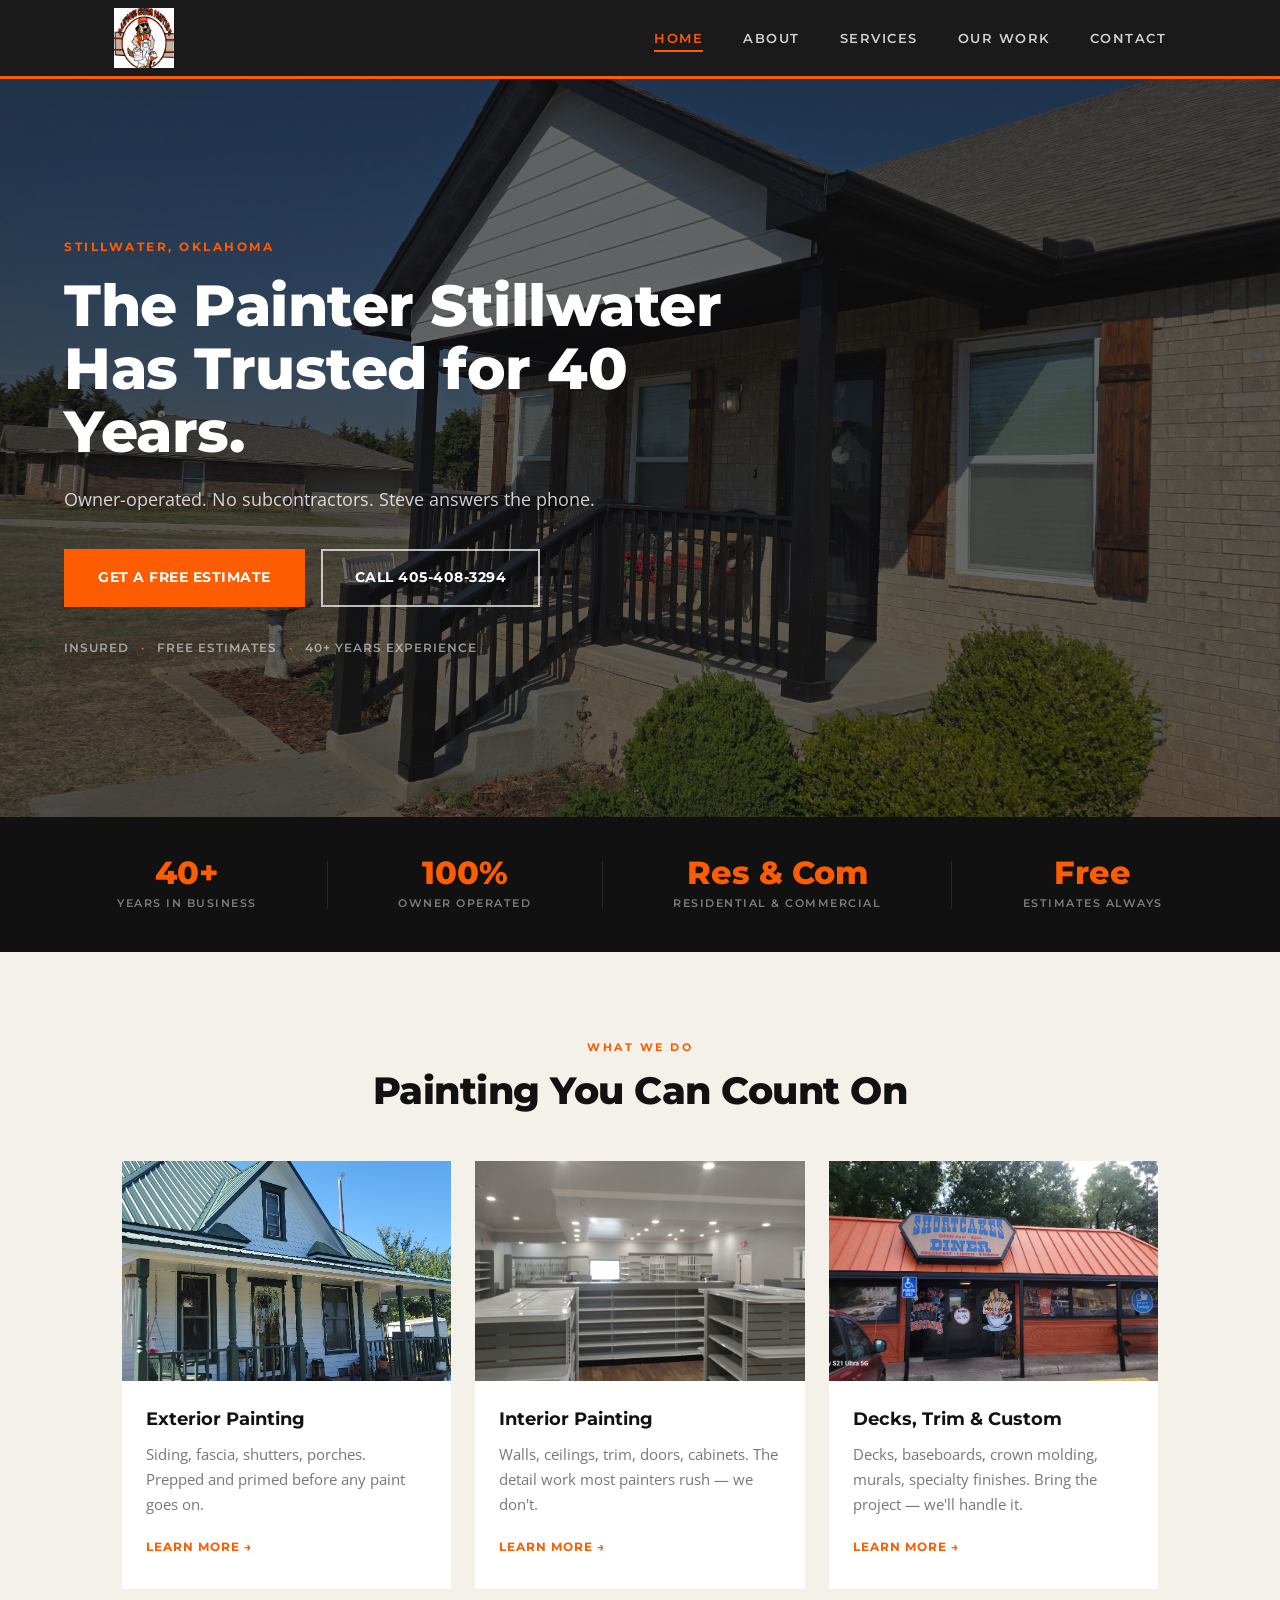
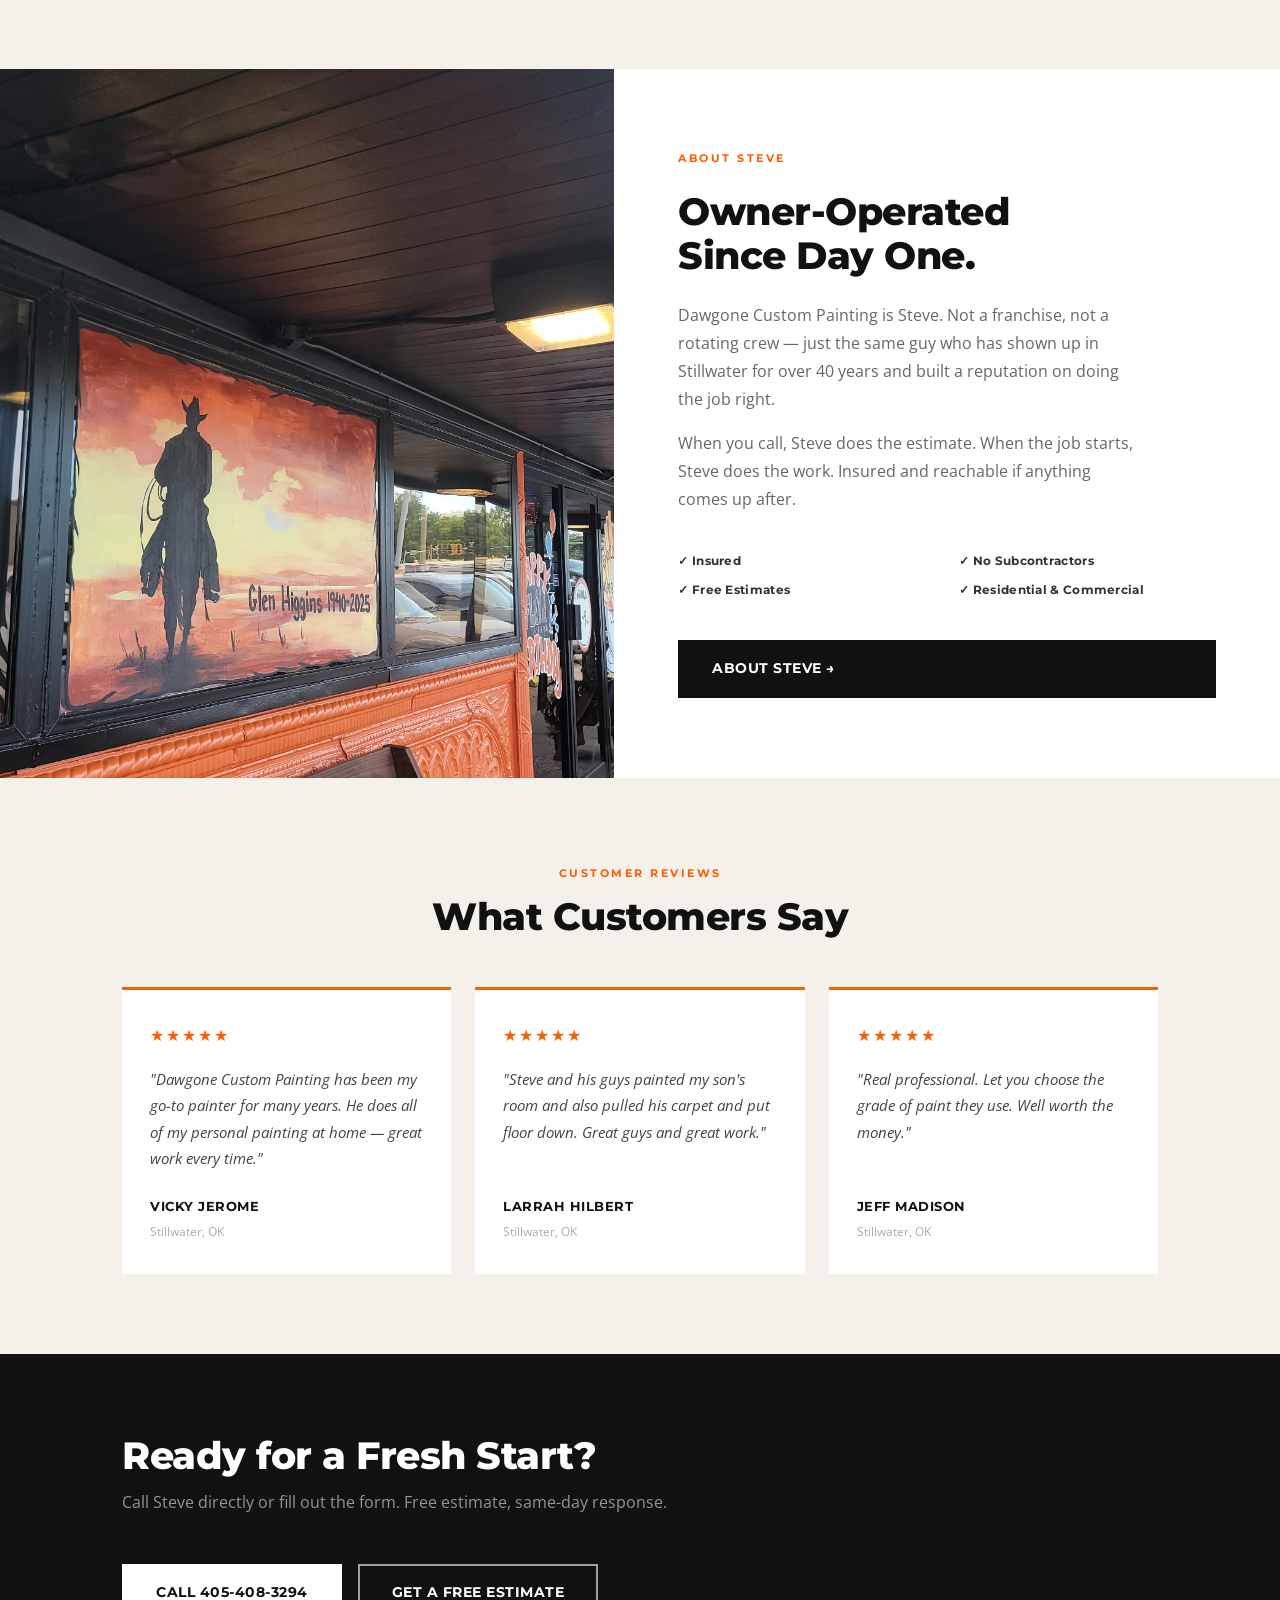
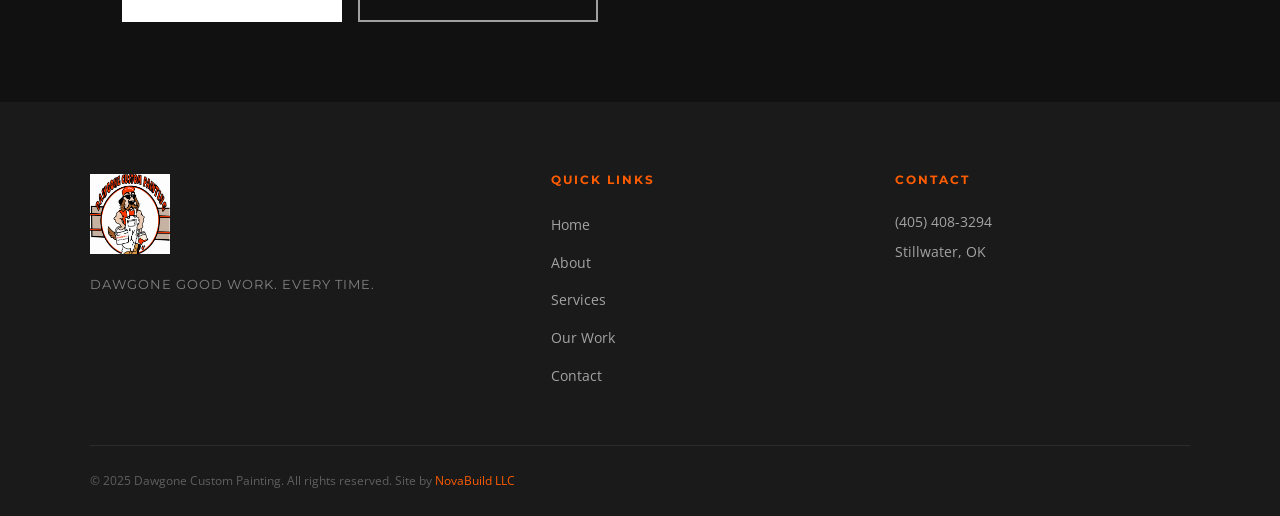
==== commit 4db50fed: "replace Licensed & Insured with Insured throughout" ====
--- a/index.html
+++ b/index.html
@@ -50,7 +50,7 @@
         <a href="tel:+14054083294" class="hp-btn hp-btn--outline">Call 405-408-3294</a>
       </div>
       <div class="hp-hero__badges">
-        <span>Licensed &amp; Insured</span>
+        <span>Insured</span>
         <span class="hp-hero__badge-dot">&middot;</span>
         <span>Free Estimates</span>
         <span class="hp-hero__badge-dot">&middot;</span>
@@ -140,9 +140,9 @@
         <span class="hp-label">About Steve</span>
         <h2 class="hp-heading">Owner-Operated<br>Since Day One.</h2>
         <p>Dawgone Custom Painting is Steve. Not a franchise, not a rotating crew — just the same guy who has shown up in Stillwater for over 40 years and built a reputation on doing the job right.</p>
-        <p>When you call, Steve does the estimate. When the job starts, Steve does the work. Licensed, insured, and reachable if anything comes up after.</p>
+        <p>When you call, Steve does the estimate. When the job starts, Steve does the work. Insured and reachable if anything comes up after.</p>
         <div class="hp-about__points">
-          <span>&#10003; Licensed &amp; Insured</span>
+          <span>&#10003; Insured</span>
           <span>&#10003; No Subcontractors</span>
           <span>&#10003; Free Estimates</span>
           <span>&#10003; Residential &amp; Commercial</span>
--- a/style.css
+++ b/style.css
@@ -481,23 +481,23 @@
 }
 
 .before-after__rows {
-  max-width: 1100px;
+  max-width: 900px;
   margin: 0 auto;
   display: flex;
   flex-direction: column;
-  gap: 1.5rem;
+  gap: 1.25rem;
 }
 
 .before-after__row {
   display: grid;
   grid-template-columns: 1fr 1fr;
-  gap: 1.25rem;
+  gap: 3.5rem;
 }
 
 .before-after__item {
   position: relative;
   overflow: hidden;
-  aspect-ratio: 4 / 3;
+  aspect-ratio: 16 / 10;
   background: #ddd;
 }
 
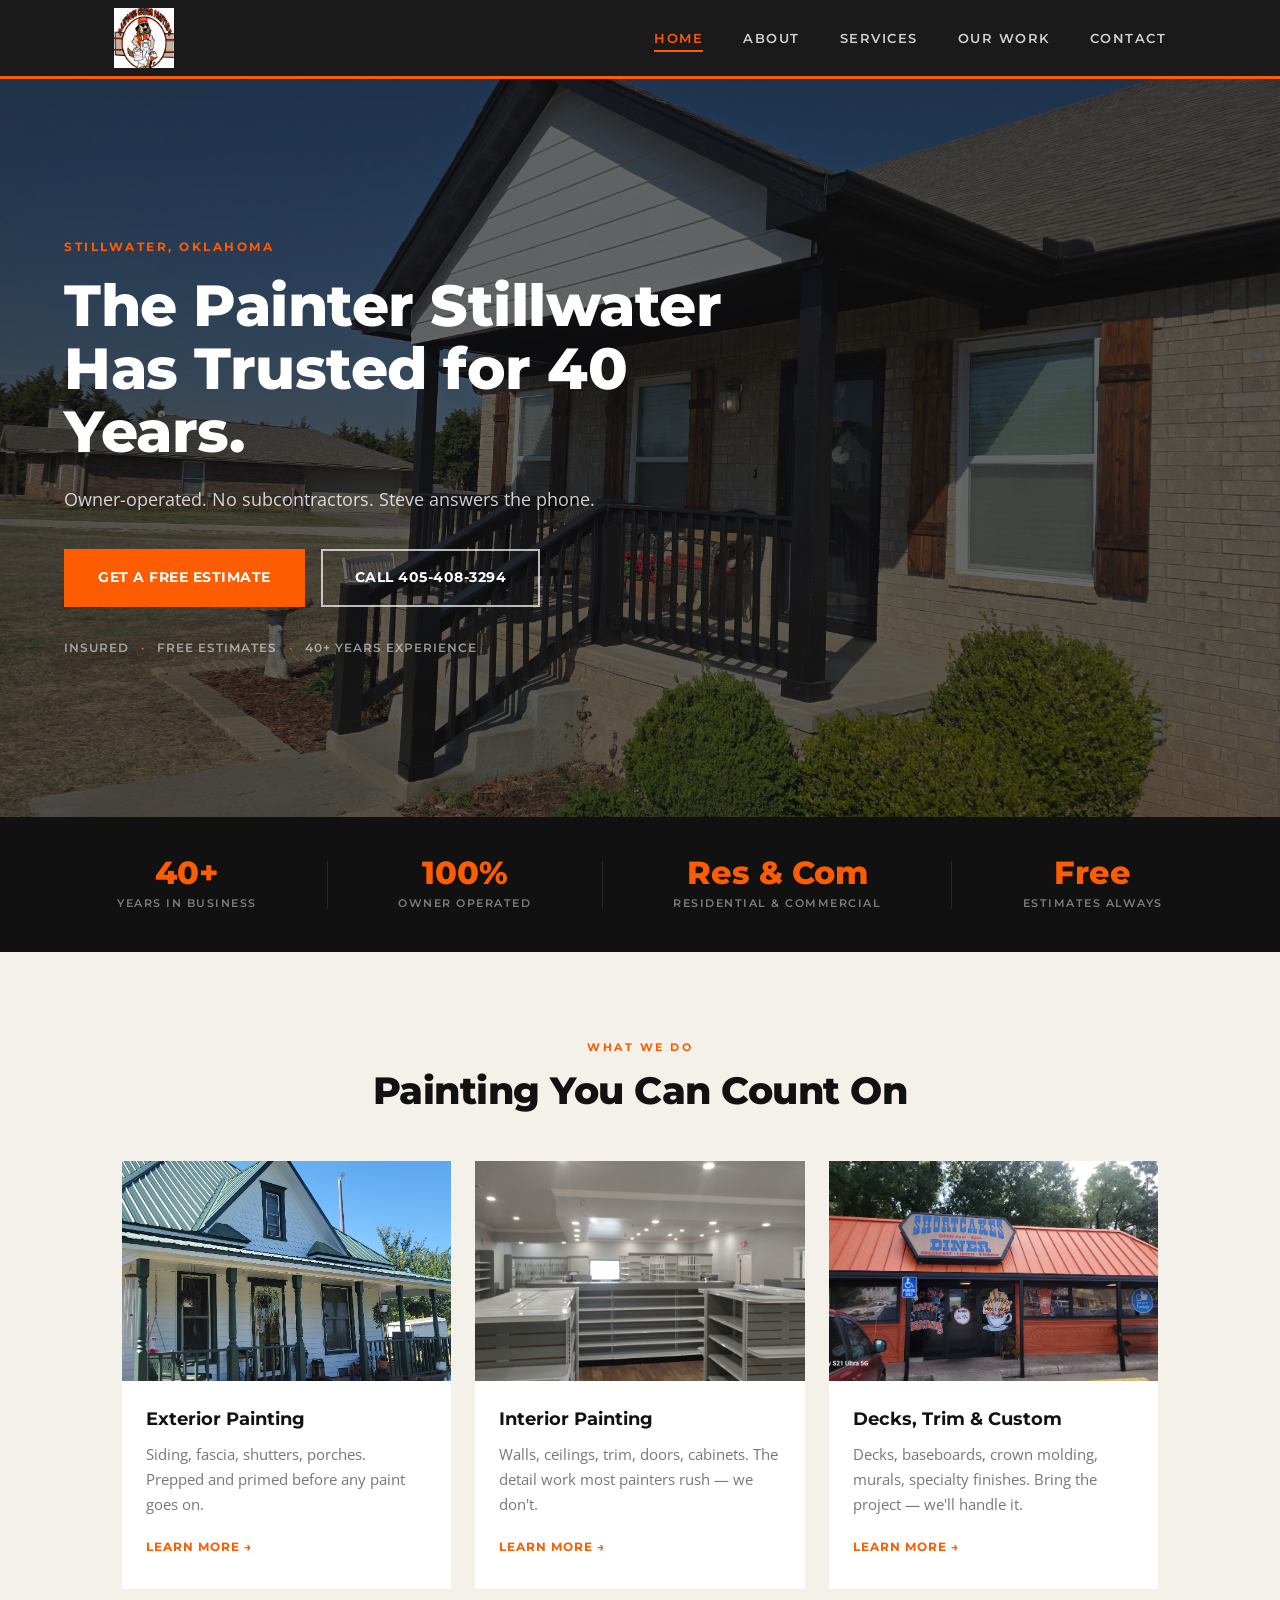
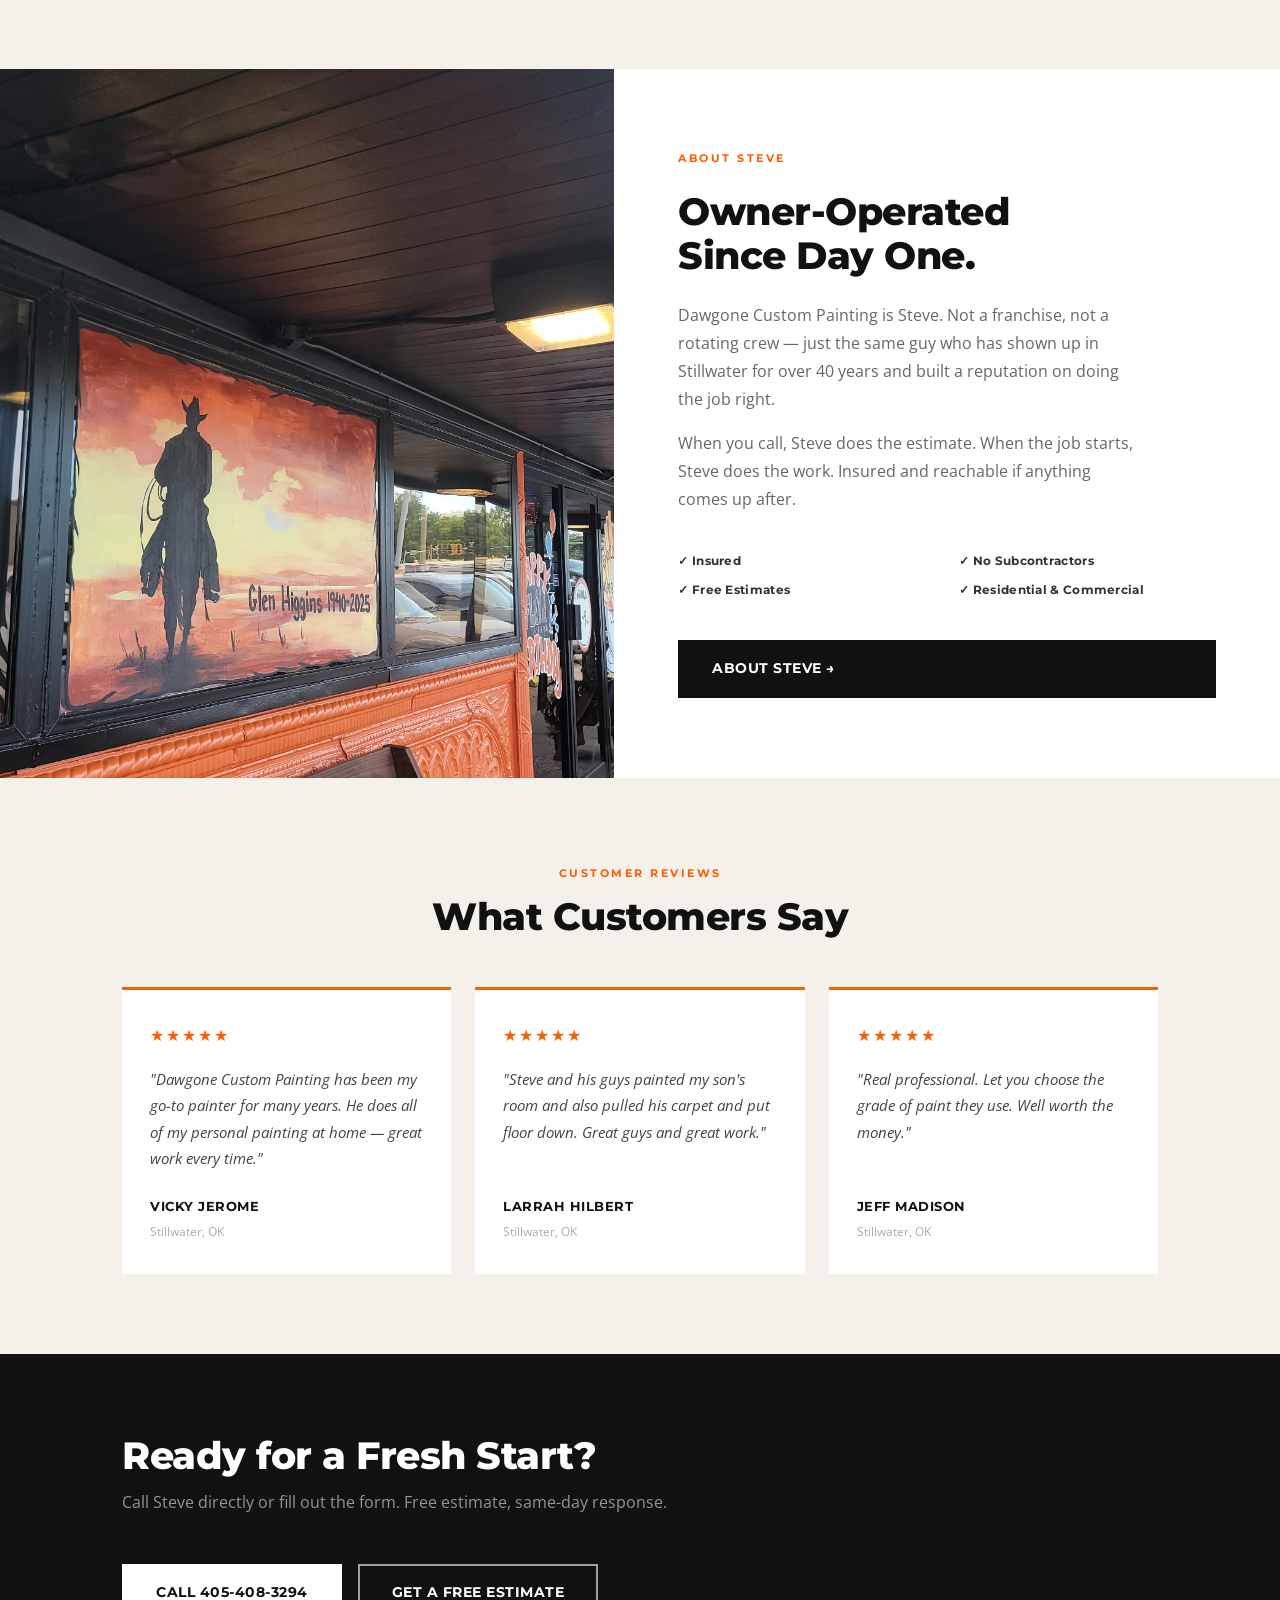
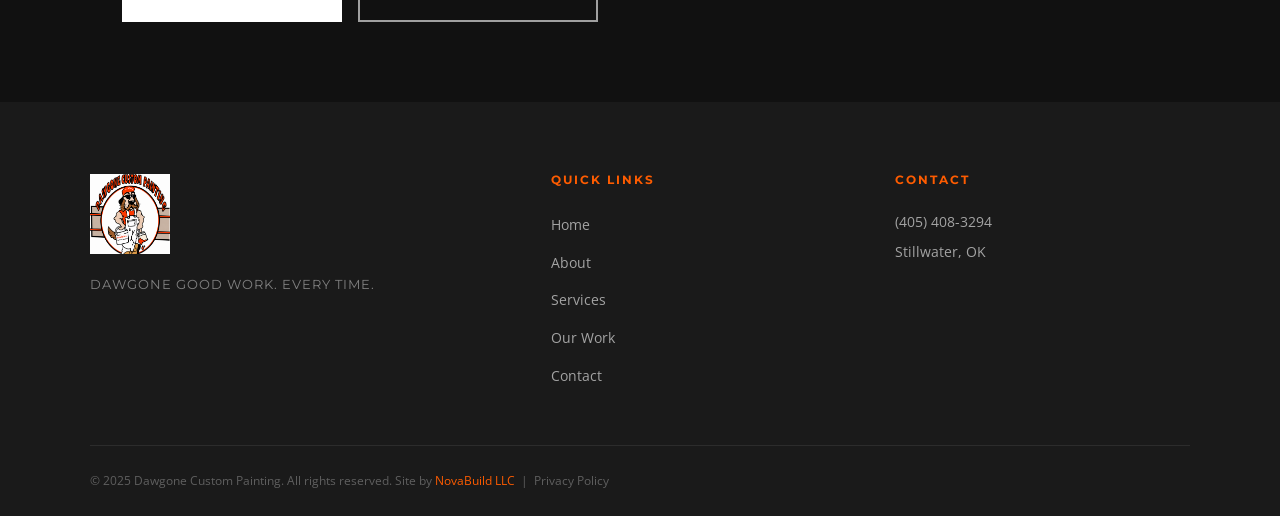
==== commit 7a9f7931: "add privacy policy" ====
--- a/index.html
+++ b/index.html
@@ -1,14 +1,37 @@
 <!DOCTYPE html>
 <html lang="en">
 <head>
+  <meta name="google-site-verification" content="q7cGQc_5XUCVXm-Hsppt7SCKDKBP_JudoUsNENX-S5E" />
   <meta charset="UTF-8" />
   <meta name="viewport" content="width=device-width, initial-scale=1.0" />
-  <title>Dawgone Custom Painting | Stillwater, OK</title>
-  <meta name="description" content="Dawgone Custom Painting — 40+ years of trusted residential and commercial painting in Stillwater, OK. Owner-operated. Free estimates." />
-  <meta property="og:title" content="Dawgone Custom Painting | Stillwater, OK" />
+  <title>Dawgone Painting | House Painters in Stillwater, OK</title>
+  <meta name="description" content="Professional interior and exterior painting in Stillwater, OK. Dawgone Painting delivers quality craftsmanship and reliable service. Call or text for a free quote." />
+  <meta property="og:title" content="Dawgone Painting | House Painters in Stillwater, OK" />
   <meta property="og:description" content="40+ years of trusted painting in Oklahoma. Interior, exterior, and custom work done right." />
   <meta property="og:type" content="website" />
   <link rel="stylesheet" href="style.css" />
+  <link rel="icon" type="image/png" sizes="32x32" href="/favicon/favicon-32x32.png">
+  <link rel="icon" type="image/png" sizes="16x16" href="/favicon/favicon-16x16.png">
+  <link rel="apple-touch-icon" sizes="180x180" href="/favicon/apple-touch-icon.png">
+  <link rel="manifest" href="/favicon/site.webmanifest">
+  <script type="application/ld+json">
+  {
+    "@context": "https://schema.org",
+    "@type": "Painter",
+    "name": "Dawgone Painting",
+    "image": "https://dawgonecustompainting.com/DawgoneLogo.png",
+    "url": "https://dawgonecustompainting.com",
+    "telephone": "+14054083294",
+    "address": {
+      "@type": "PostalAddress",
+      "addressLocality": "Stillwater",
+      "addressRegion": "OK",
+      "addressCountry": "US"
+    },
+    "areaServed": "Stillwater, OK",
+    "priceRange": "$$"
+  }
+  </script>
 </head>
 <body>
 
@@ -95,7 +118,7 @@
 
         <div class="hp-card">
           <div class="hp-card__img">
-            <img src="images/project-exterior-farmhouse-2.jpg" alt="Exterior house painting" loading="lazy" />
+            <img src="images/project-exterior-farmhouse-2.jpg" alt="Exterior house painting in Stillwater OK by Dawgone Painting" loading="lazy" />
           </div>
           <div class="hp-card__body">
             <h3>Exterior Painting</h3>
@@ -106,7 +129,7 @@
 
         <div class="hp-card">
           <div class="hp-card__img">
-            <img src="images/project-interior-commercial.jpg" alt="Interior room painting" loading="lazy" />
+            <img src="images/project-interior-commercial.jpg" alt="Interior commercial painting Stillwater OK" loading="lazy" />
           </div>
           <div class="hp-card__body">
             <h3>Interior Painting</h3>
@@ -117,7 +140,7 @@
 
         <div class="hp-card">
           <div class="hp-card__img">
-            <img src="images/17310.jpg" alt="Deck and custom painting" loading="lazy" />
+            <img src="images/17310.jpg" alt="Custom exterior painting and trim work Stillwater OK" loading="lazy" />
           </div>
           <div class="hp-card__body">
             <h3>Decks, Trim &amp; Custom</h3>
@@ -134,7 +157,7 @@
   <section class="hp-section hp-about">
     <div class="hp-about__grid">
       <div class="hp-about__img">
-        <img src="images/project-mural-memorial.jpg" alt="Steve's custom mural work" loading="lazy" />
+        <img src="images/project-mural-memorial.jpg" alt="Custom mural painting by Dawgone Painting Stillwater OK" loading="lazy" />
       </div>
       <div class="hp-about__content">
         <span class="hp-label">About Steve</span>
@@ -230,7 +253,7 @@
       </div>
     </div>
     <div class="footer__bottom">
-      <p>&copy; 2025 Dawgone Custom Painting. All rights reserved. Site by <a href="https://novabuildweb.com" target="_blank" rel="noopener" class="footer__novabuild">NovaBuild LLC</a></p>
+      <p>&copy; 2025 Dawgone Custom Painting. All rights reserved. Site by <a href="https://novabuildweb.com" target="_blank" rel="noopener" class="footer__novabuild">NovaBuild LLC</a> &nbsp;|&nbsp; <a href="privacy.html">Privacy Policy</a></p>
     </div>
   </footer>
 
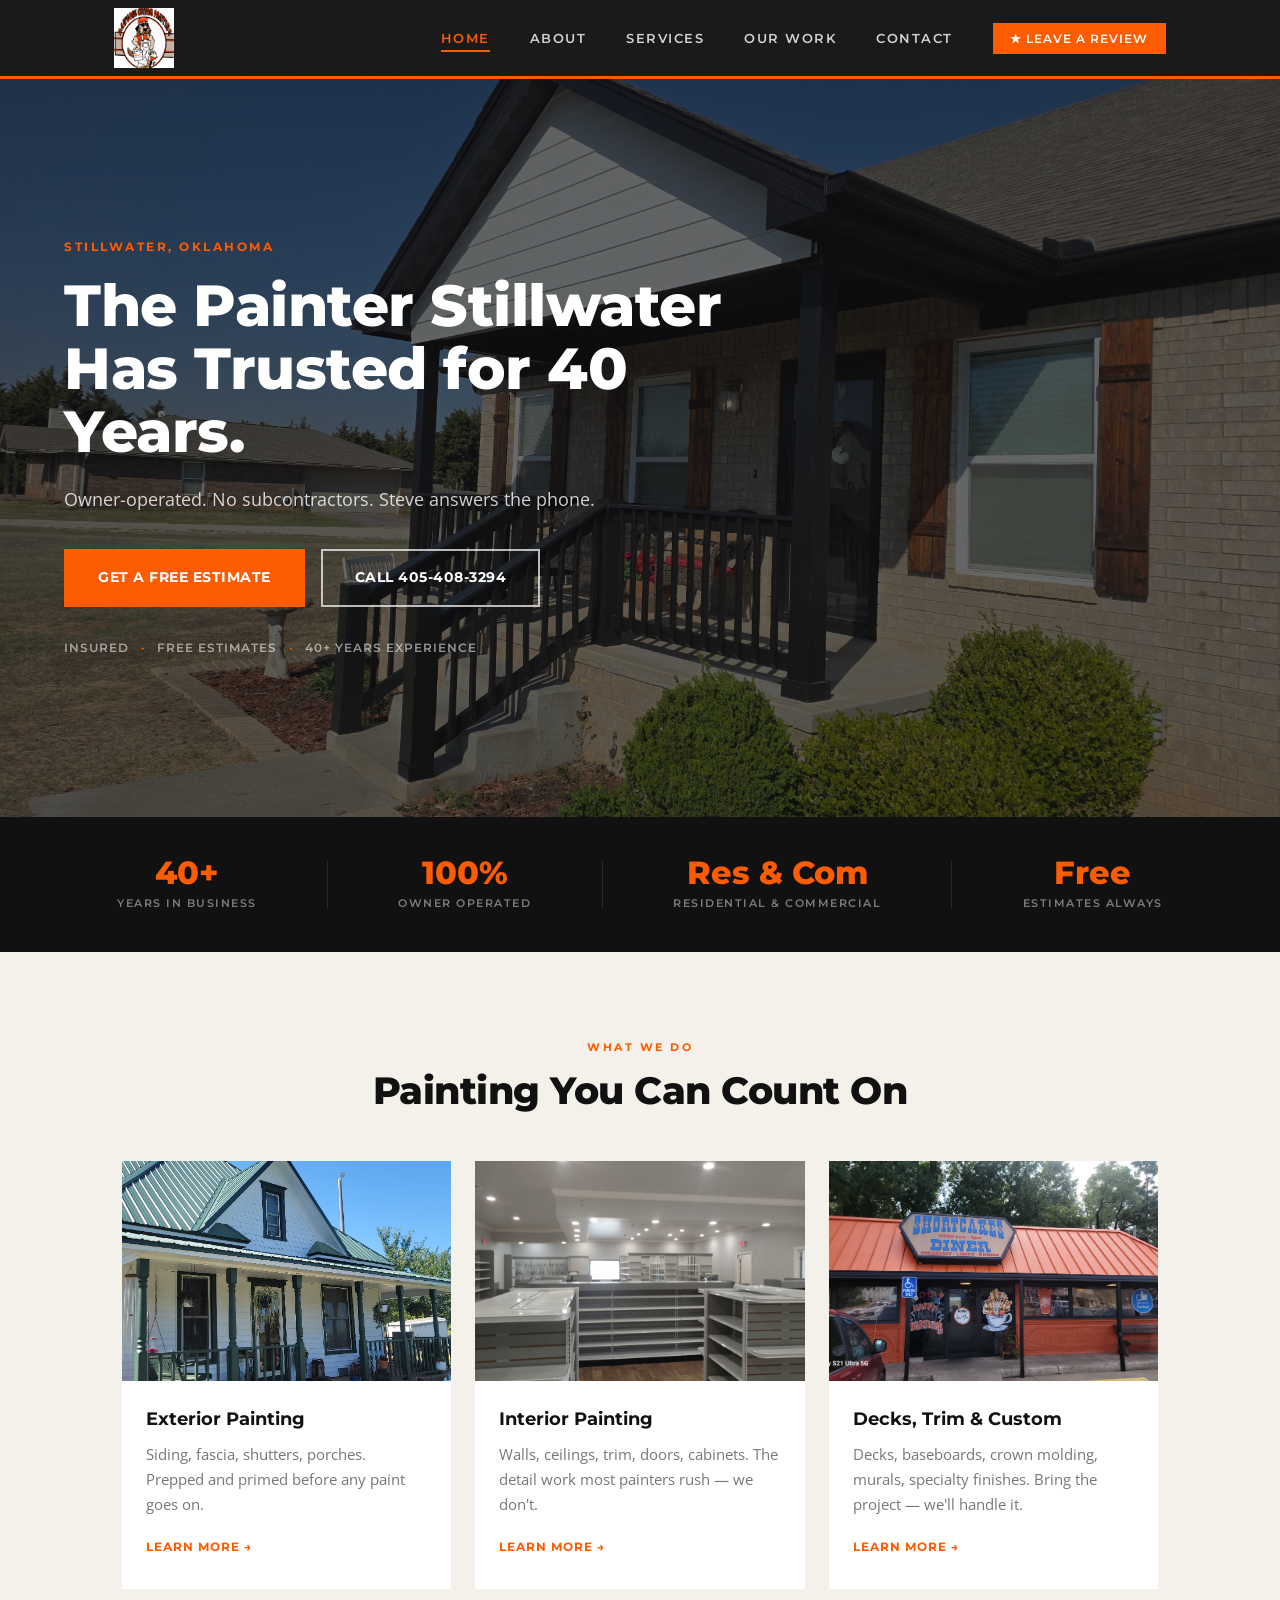
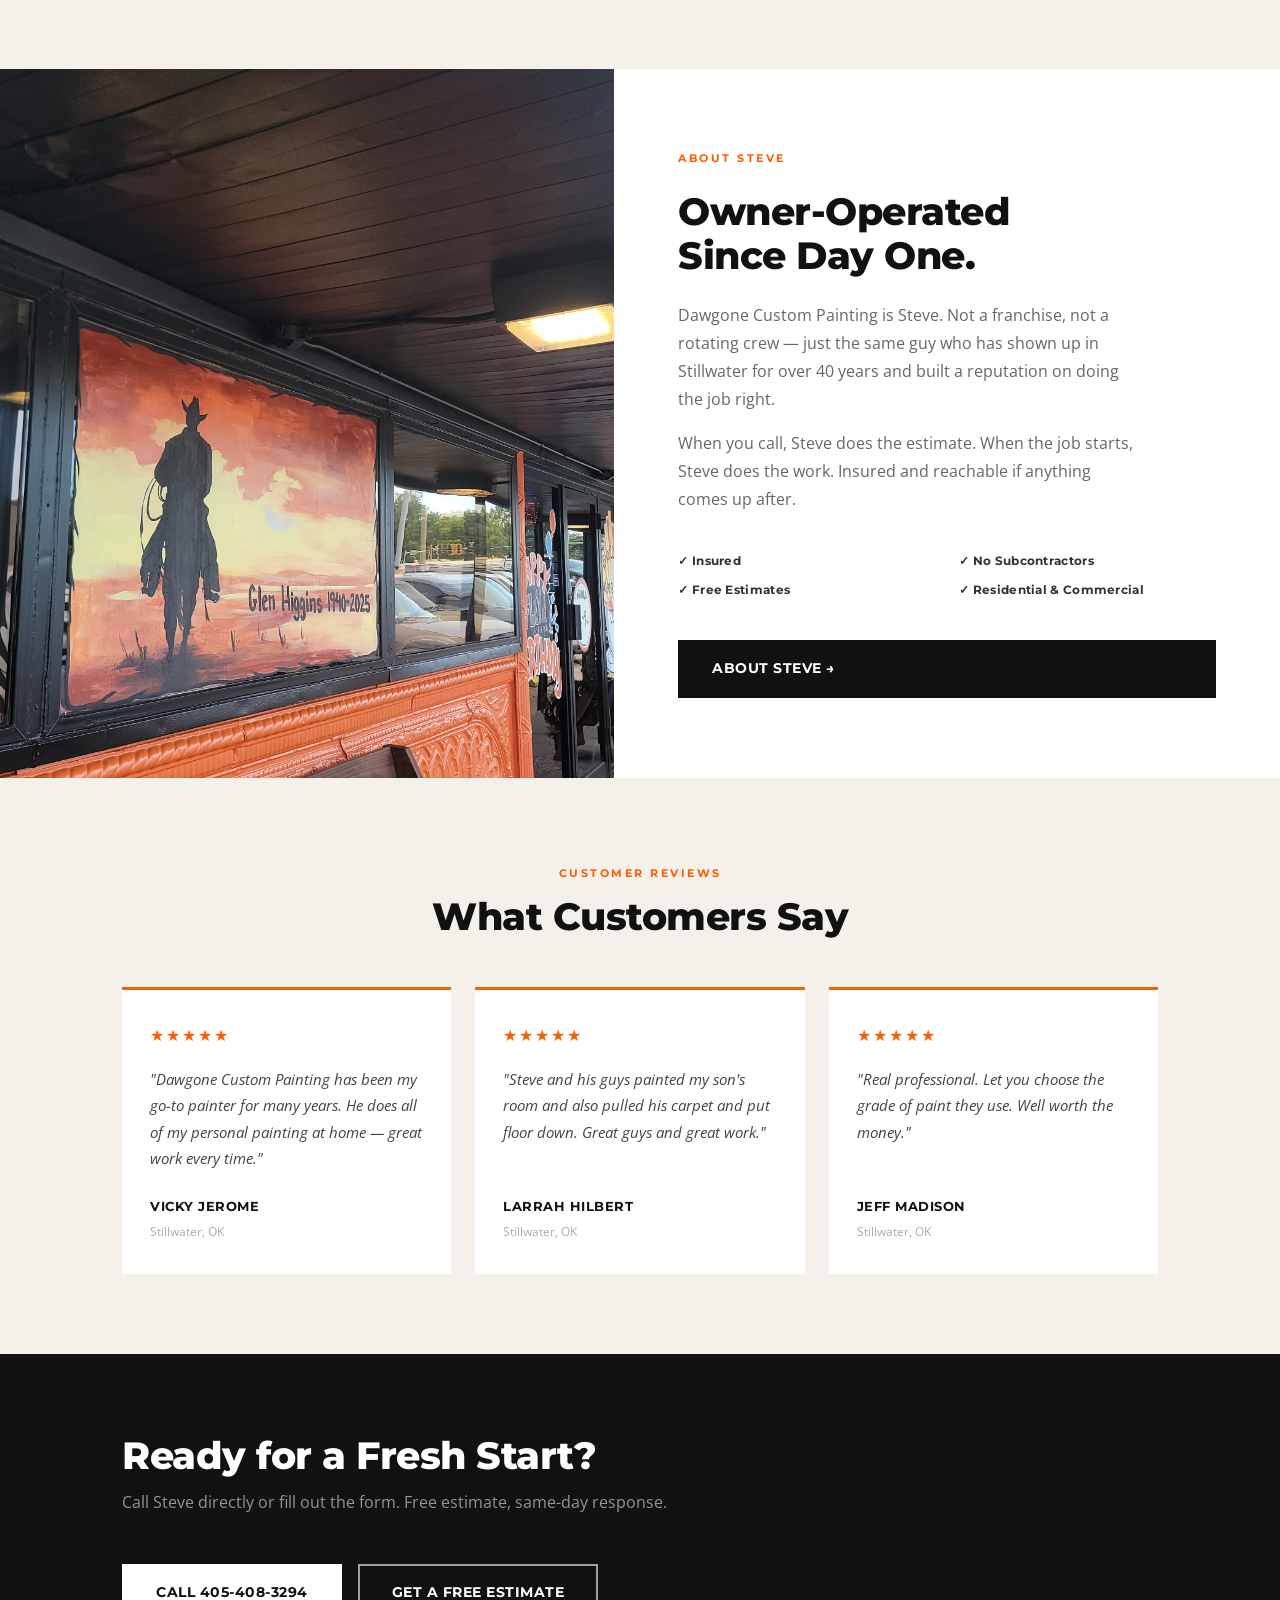
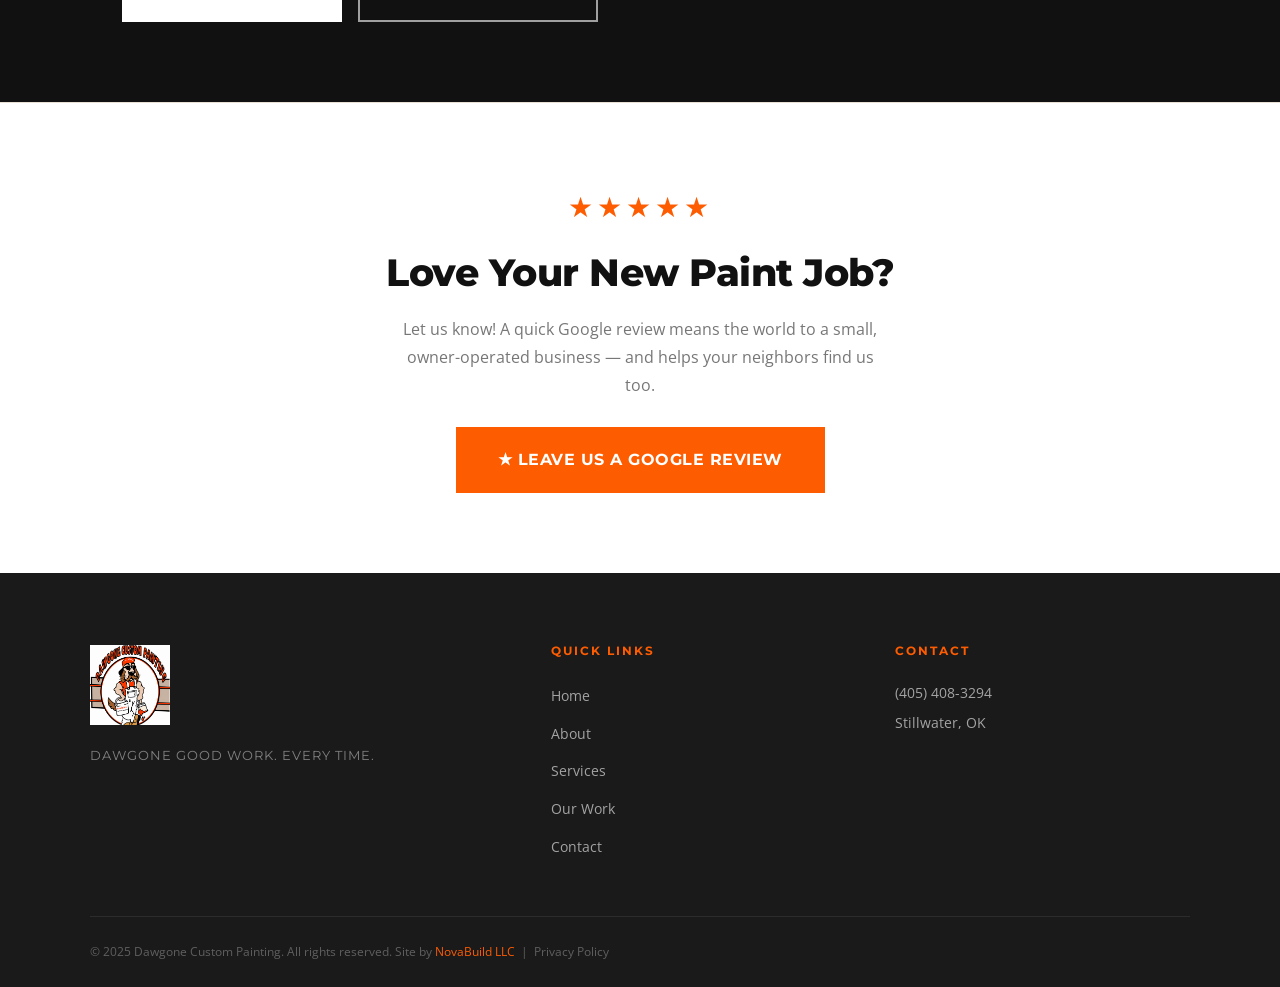
==== commit 6b986a12: "add review button + CTA section" ====
--- a/index.html
+++ b/index.html
@@ -50,6 +50,7 @@
         <li><a href="services.html">Services</a></li>
         <li><a href="our-work.html">Our Work</a></li>
         <li><a href="contact.html">Contact</a></li>
+        <li><a href="https://g.page/r/CSdKPI-nlrZxEAI/review" target="_blank" rel="noopener" class="nav__review-btn">&#9733; Leave a Review</a></li>
       </ul>
     </div>
     <div class="nav__mobile" aria-label="Mobile navigation">
@@ -58,6 +59,7 @@
       <a href="services.html">Services</a>
       <a href="our-work.html">Our Work</a>
       <a href="contact.html">Contact</a>
+      <a href="https://g.page/r/CSdKPI-nlrZxEAI/review" target="_blank" rel="noopener" class="nav__mobile-review-btn">&#9733; Leave a Review</a>
     </div>
   </nav>
 
@@ -225,6 +227,18 @@
     </div>
   </section>
 
+  <!-- ═══ LEAVE A REVIEW ═══ -->
+  <section class="hp-leave-review">
+    <div class="hp-container">
+      <div class="hp-leave-review__inner">
+        <div class="hp-leave-review__stars" aria-hidden="true">&#9733;&#9733;&#9733;&#9733;&#9733;</div>
+        <h2 class="hp-leave-review__heading">Love Your New Paint Job?</h2>
+        <p class="hp-leave-review__sub">Let us know! A quick Google review means the world to a small, owner-operated business — and helps your neighbors find us too.</p>
+        <a href="https://g.page/r/CSdKPI-nlrZxEAI/review" target="_blank" rel="noopener" class="hp-btn hp-btn--orange hp-leave-review__btn">&#9733; Leave Us a Google Review</a>
+      </div>
+    </div>
+  </section>
+
   <!-- FOOTER -->
   <footer class="footer">
     <div class="footer__grid">
--- a/style.css
+++ b/style.css
@@ -2169,3 +2169,88 @@
   .hp-btn { width: 100%; text-align: center; }
   .hp-cta__actions .hp-btn { width: 100%; text-align: center; }
 }
+
+/* ============================================================
+   NAV — Leave a Review button
+   ============================================================ */
+.nav__review-btn {
+  background: var(--orange) !important;
+  color: #fff !important;
+  border-color: transparent !important;
+  padding: 0.5rem 1.1rem !important;
+  font-size: 0.75rem !important;
+  letter-spacing: 1px !important;
+  border: none !important;
+  border-bottom: none !important;
+  transition: background 0.2s ease !important;
+  white-space: nowrap;
+}
+.nav__review-btn:hover {
+  background: #d94d00 !important;
+  color: #fff !important;
+  border-bottom-color: transparent !important;
+}
+
+.nav__mobile-review-btn {
+  color: var(--orange) !important;
+  font-weight: 700 !important;
+  border-top: 2px solid var(--orange) !important;
+  border-bottom: none !important;
+  margin-top: 0.5rem;
+  padding-top: 1rem !important;
+}
+.nav__mobile-review-btn:hover { color: #fff !important; }
+
+/* ============================================================
+   HOMEPAGE — Leave a Review Section
+   ============================================================ */
+.hp-leave-review {
+  background: #fff;
+  padding: 80px 0;
+  border-top: 1px solid #e8e0d5;
+  text-align: center;
+}
+
+.hp-leave-review__inner {
+  max-width: 620px;
+  margin: 0 auto;
+  display: flex;
+  flex-direction: column;
+  align-items: center;
+  gap: 1.25rem;
+}
+
+.hp-leave-review__stars {
+  color: var(--orange);
+  font-size: 1.75rem;
+  letter-spacing: 4px;
+}
+
+.hp-leave-review__heading {
+  font-family: 'Montserrat', sans-serif;
+  font-size: clamp(1.75rem, 3vw, 2.5rem);
+  font-weight: 800;
+  color: #111;
+  line-height: 1.15;
+  margin: 0;
+  text-transform: none;
+  letter-spacing: -0.5px;
+}
+
+.hp-leave-review__sub {
+  font-size: 1rem;
+  color: #777;
+  line-height: 1.75;
+  max-width: 500px;
+  margin: 0;
+}
+
+.hp-leave-review__btn {
+  margin-top: 0.5rem;
+  font-size: 1rem !important;
+  padding: 1.1rem 2.5rem !important;
+}
+
+@media (max-width: 480px) {
+  .hp-leave-review__btn { width: 100%; text-align: center; }
+}
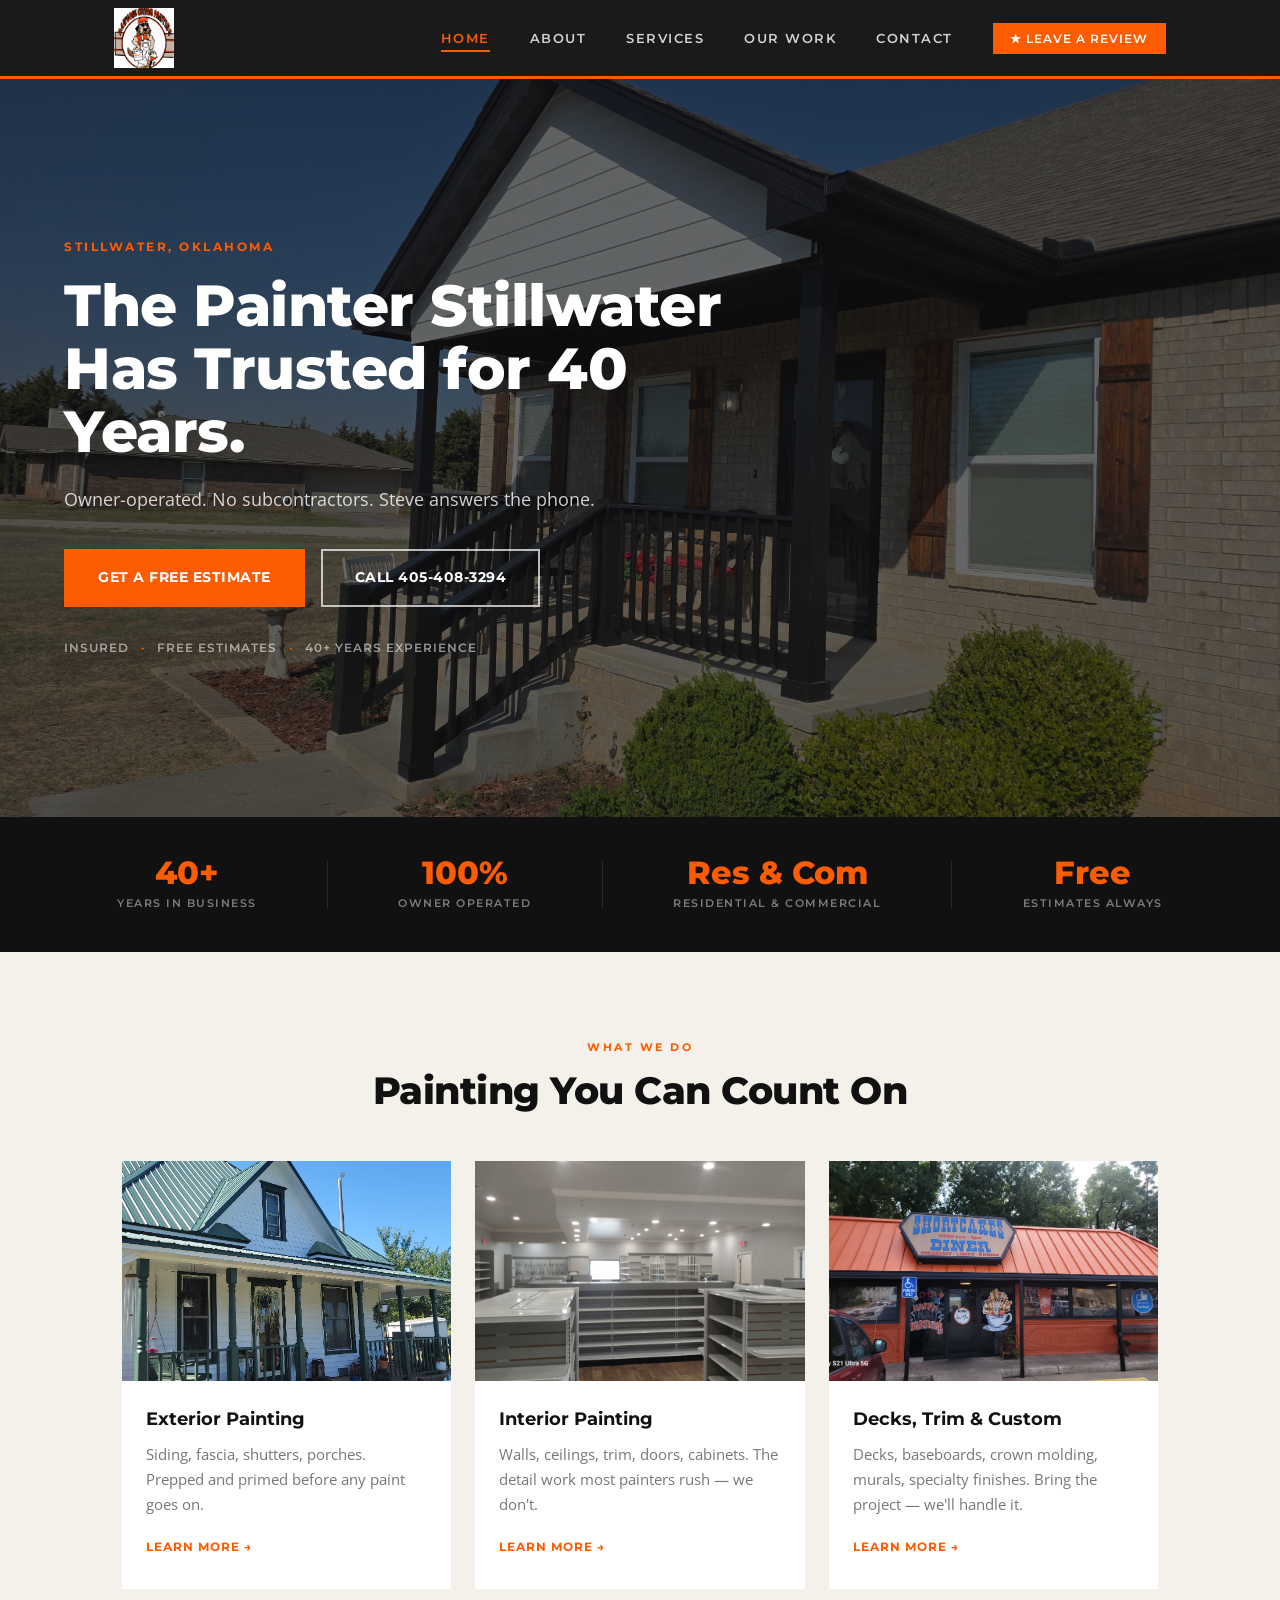
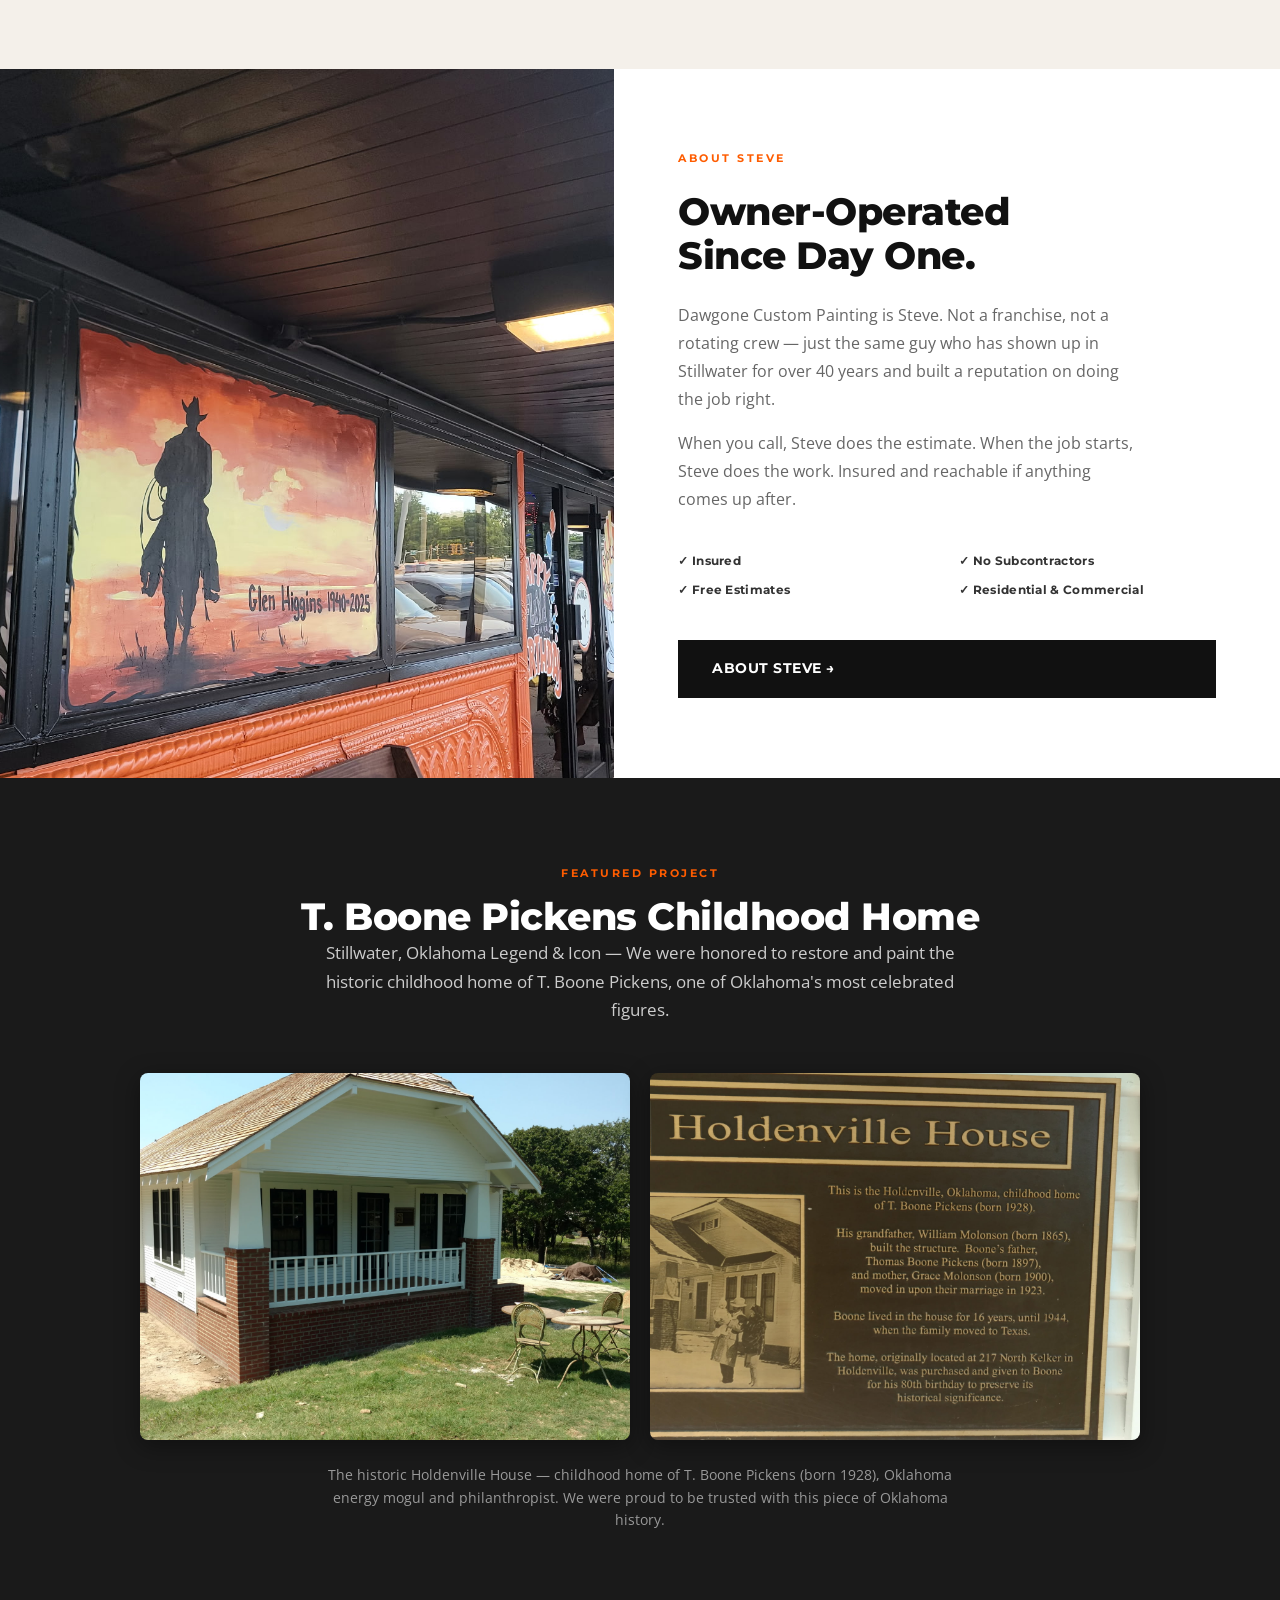
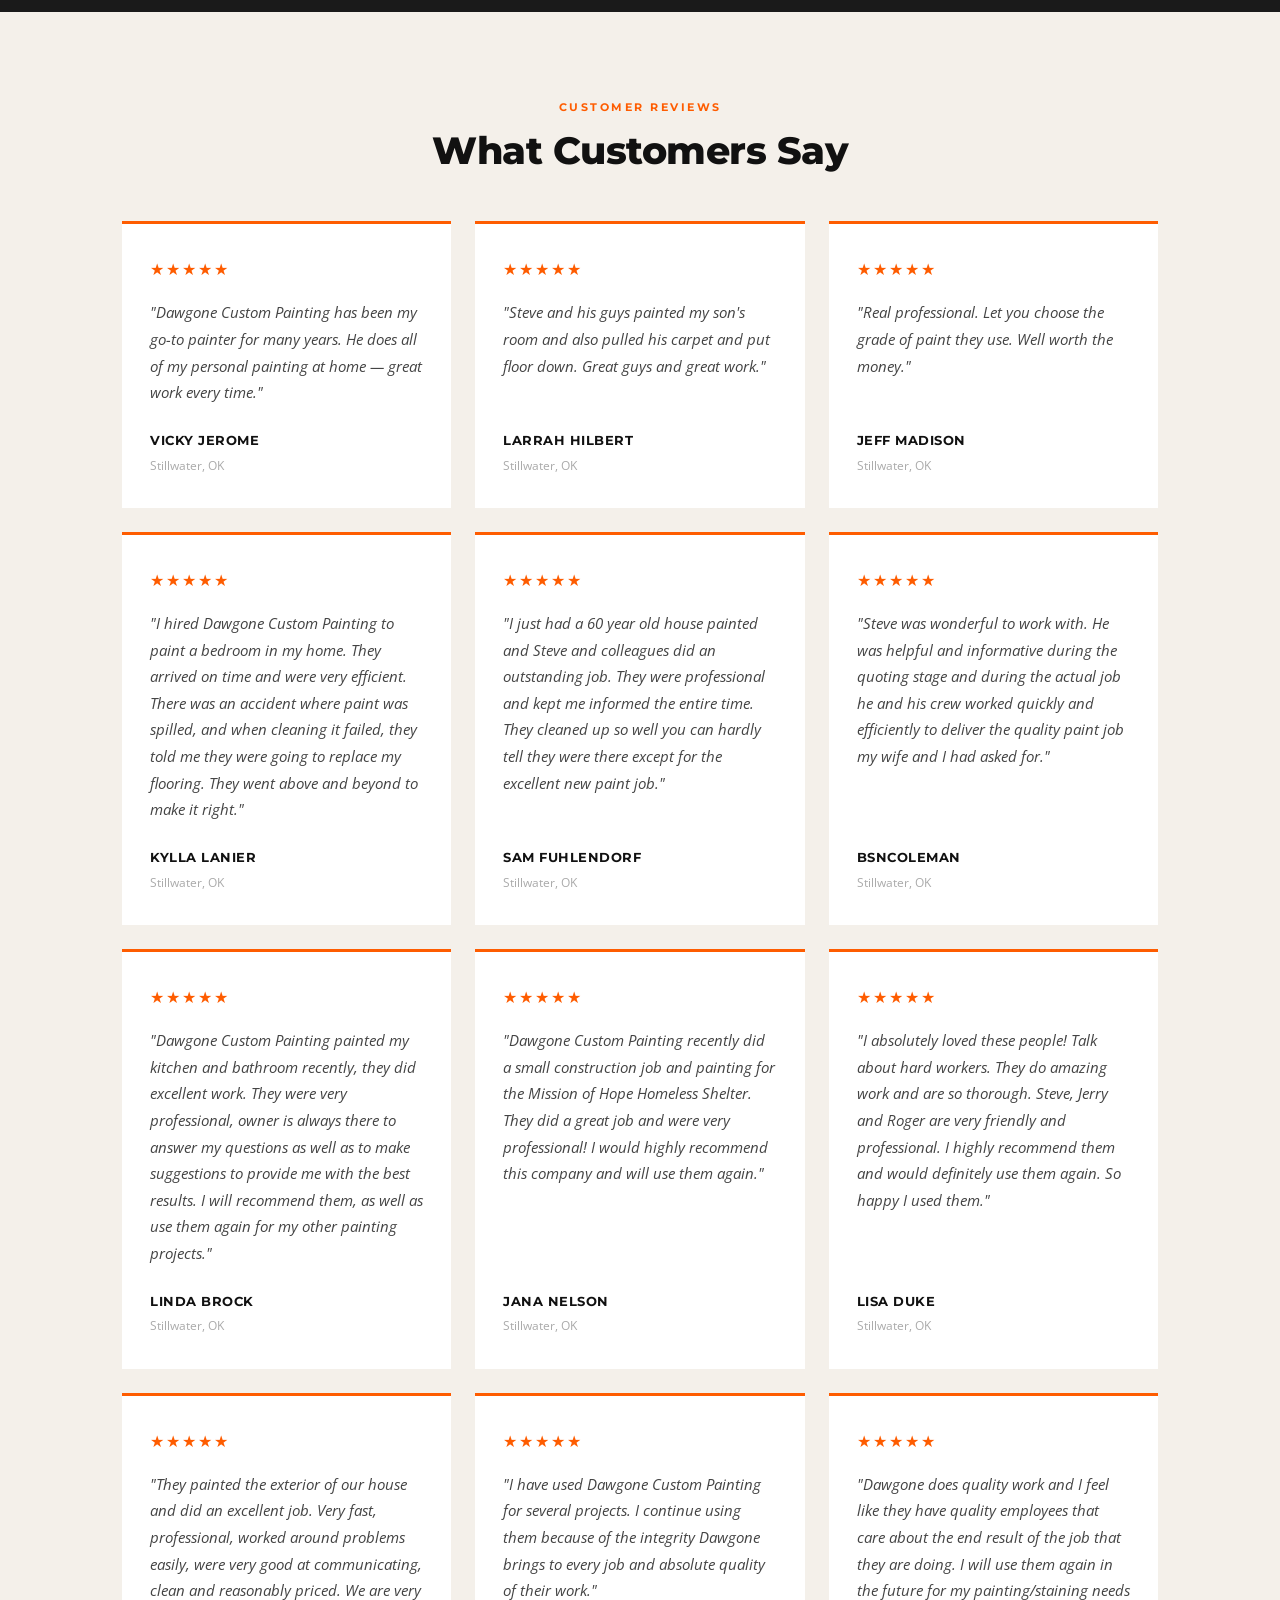
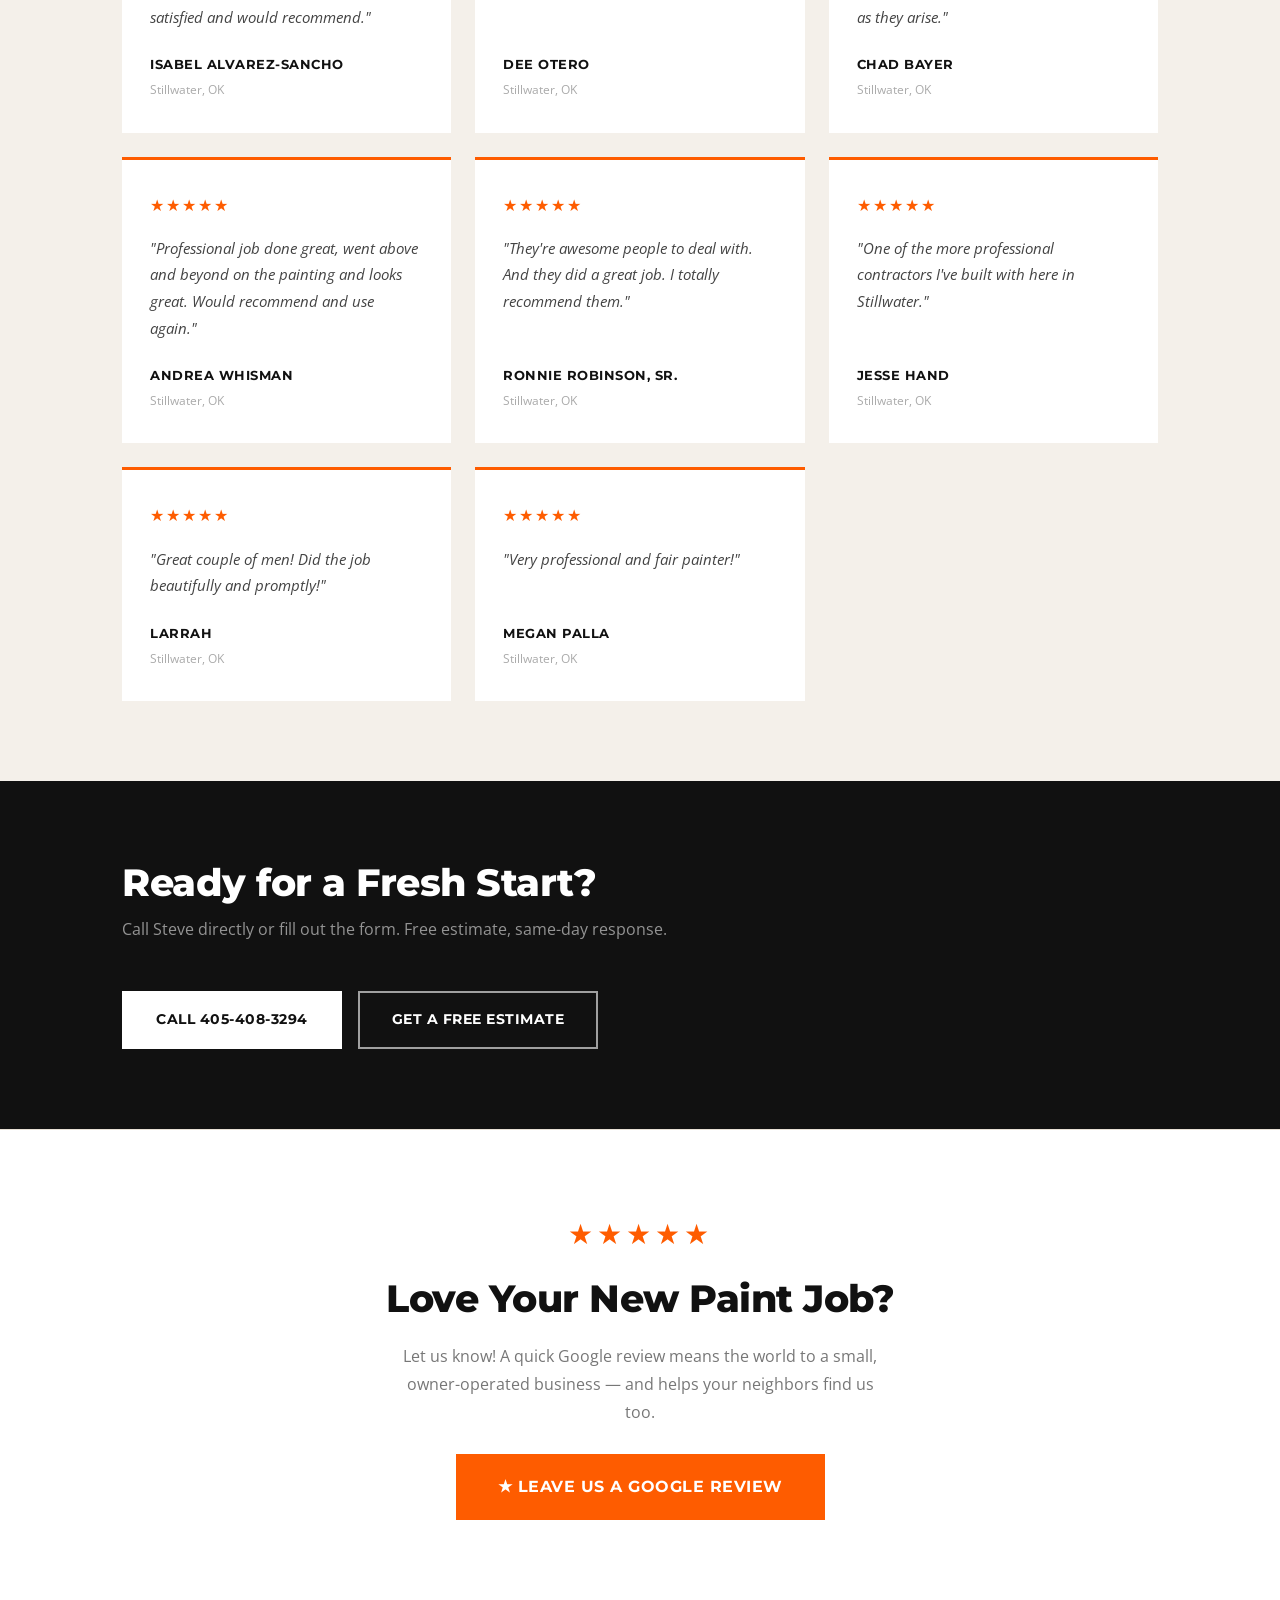
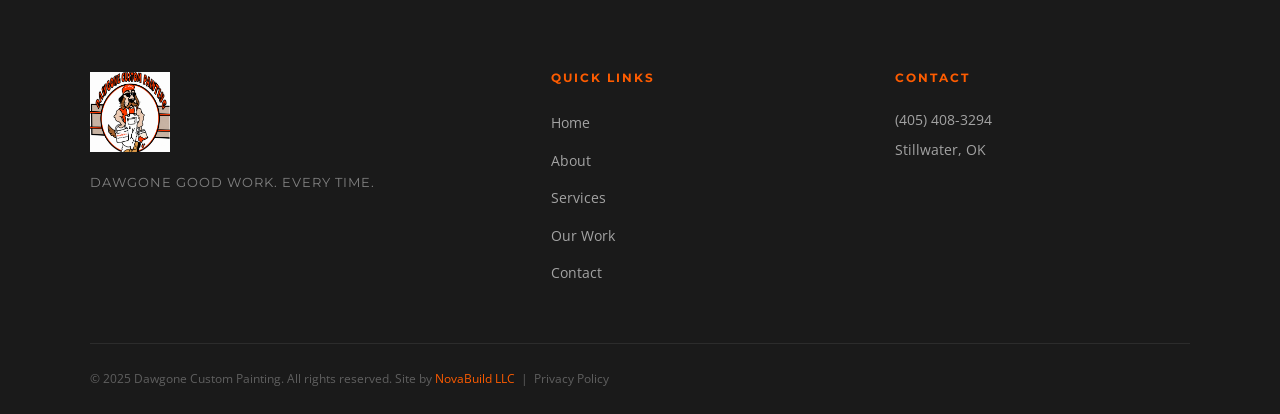
==== commit 285d8530: "Add 14 Google reviews, Boone Pickens featured project section Co-Authored-By: Claude Sonnet 4.6 <nor" ====
--- a/index.html
+++ b/index.html
@@ -177,6 +177,26 @@
     </div>
   </section>
 
+  <!-- ═══ BOONE PICKENS FEATURED PROJECT ═══ -->
+  <section class="hp-section hp-boone">
+    <div class="hp-container">
+      <div class="hp-section__head">
+        <span class="hp-label">Featured Project</span>
+        <h2 class="hp-heading">T. Boone Pickens Childhood Home</h2>
+        <p class="hp-boone__sub">Stillwater, Oklahoma Legend &amp; Icon — We were honored to restore and paint the historic childhood home of T. Boone Pickens, one of Oklahoma's most celebrated figures.</p>
+      </div>
+      <div class="hp-boone__gallery">
+        <div class="hp-boone__img-wrap">
+          <img src="images/boone-pickens-house.jpg" alt="T. Boone Pickens childhood home exterior after restoration and painting by Dawgone Custom Painting, Stillwater OK" loading="lazy" />
+        </div>
+        <div class="hp-boone__img-wrap">
+          <img src="images/boone-pickens-plaque.jpg" alt="Historical plaque for T. Boone Pickens Holdenville House — childhood home of T. Boone Pickens" loading="lazy" />
+        </div>
+      </div>
+      <p class="hp-boone__caption">The historic Holdenville House — childhood home of T. Boone Pickens (born 1928), Oklahoma energy mogul and philanthropist. We were proud to be trusted with this piece of Oklahoma history.</p>
+    </div>
+  </section>
+
   <!-- ═══ REVIEWS ═══ -->
   <section class="hp-section hp-reviews">
     <div class="hp-container">
@@ -204,6 +224,104 @@
           <div class="hp-review__stars">&#9733;&#9733;&#9733;&#9733;&#9733;</div>
           <p>"Real professional. Let you choose the grade of paint they use. Well worth the money."</p>
           <div class="hp-review__name">Jeff Madison</div>
+          <div class="hp-review__loc">Stillwater, OK</div>
+        </div>
+
+        <div class="hp-review">
+          <div class="hp-review__stars">&#9733;&#9733;&#9733;&#9733;&#9733;</div>
+          <p>"I hired Dawgone Custom Painting to paint a bedroom in my home. They arrived on time and were very efficient. There was an accident where paint was spilled, and when cleaning it failed, they told me they were going to replace my flooring. They went above and beyond to make it right."</p>
+          <div class="hp-review__name">Kylla Lanier</div>
+          <div class="hp-review__loc">Stillwater, OK</div>
+        </div>
+
+        <div class="hp-review">
+          <div class="hp-review__stars">&#9733;&#9733;&#9733;&#9733;&#9733;</div>
+          <p>"I just had a 60 year old house painted and Steve and colleagues did an outstanding job. They were professional and kept me informed the entire time. They cleaned up so well you can hardly tell they were there except for the excellent new paint job."</p>
+          <div class="hp-review__name">Sam Fuhlendorf</div>
+          <div class="hp-review__loc">Stillwater, OK</div>
+        </div>
+
+        <div class="hp-review">
+          <div class="hp-review__stars">&#9733;&#9733;&#9733;&#9733;&#9733;</div>
+          <p>"Steve was wonderful to work with. He was helpful and informative during the quoting stage and during the actual job he and his crew worked quickly and efficiently to deliver the quality paint job my wife and I had asked for."</p>
+          <div class="hp-review__name">Bsncoleman</div>
+          <div class="hp-review__loc">Stillwater, OK</div>
+        </div>
+
+        <div class="hp-review">
+          <div class="hp-review__stars">&#9733;&#9733;&#9733;&#9733;&#9733;</div>
+          <p>"Dawgone Custom Painting painted my kitchen and bathroom recently, they did excellent work. They were very professional, owner is always there to answer my questions as well as to make suggestions to provide me with the best results. I will recommend them, as well as use them again for my other painting projects."</p>
+          <div class="hp-review__name">Linda Brock</div>
+          <div class="hp-review__loc">Stillwater, OK</div>
+        </div>
+
+        <div class="hp-review">
+          <div class="hp-review__stars">&#9733;&#9733;&#9733;&#9733;&#9733;</div>
+          <p>"Dawgone Custom Painting recently did a small construction job and painting for the Mission of Hope Homeless Shelter. They did a great job and were very professional! I would highly recommend this company and will use them again."</p>
+          <div class="hp-review__name">Jana Nelson</div>
+          <div class="hp-review__loc">Stillwater, OK</div>
+        </div>
+
+        <div class="hp-review">
+          <div class="hp-review__stars">&#9733;&#9733;&#9733;&#9733;&#9733;</div>
+          <p>"I absolutely loved these people! Talk about hard workers. They do amazing work and are so thorough. Steve, Jerry and Roger are very friendly and professional. I highly recommend them and would definitely use them again. So happy I used them."</p>
+          <div class="hp-review__name">Lisa Duke</div>
+          <div class="hp-review__loc">Stillwater, OK</div>
+        </div>
+
+        <div class="hp-review">
+          <div class="hp-review__stars">&#9733;&#9733;&#9733;&#9733;&#9733;</div>
+          <p>"They painted the exterior of our house and did an excellent job. Very fast, professional, worked around problems easily, were very good at communicating, clean and reasonably priced. We are very satisfied and would recommend."</p>
+          <div class="hp-review__name">Isabel Alvarez-Sancho</div>
+          <div class="hp-review__loc">Stillwater, OK</div>
+        </div>
+
+        <div class="hp-review">
+          <div class="hp-review__stars">&#9733;&#9733;&#9733;&#9733;&#9733;</div>
+          <p>"I have used Dawgone Custom Painting for several projects. I continue using them because of the integrity Dawgone brings to every job and absolute quality of their work."</p>
+          <div class="hp-review__name">Dee Otero</div>
+          <div class="hp-review__loc">Stillwater, OK</div>
+        </div>
+
+        <div class="hp-review">
+          <div class="hp-review__stars">&#9733;&#9733;&#9733;&#9733;&#9733;</div>
+          <p>"Dawgone does quality work and I feel like they have quality employees that care about the end result of the job that they are doing. I will use them again in the future for my painting/staining needs as they arise."</p>
+          <div class="hp-review__name">Chad Bayer</div>
+          <div class="hp-review__loc">Stillwater, OK</div>
+        </div>
+
+        <div class="hp-review">
+          <div class="hp-review__stars">&#9733;&#9733;&#9733;&#9733;&#9733;</div>
+          <p>"Professional job done great, went above and beyond on the painting and looks great. Would recommend and use again."</p>
+          <div class="hp-review__name">Andrea Whisman</div>
+          <div class="hp-review__loc">Stillwater, OK</div>
+        </div>
+
+        <div class="hp-review">
+          <div class="hp-review__stars">&#9733;&#9733;&#9733;&#9733;&#9733;</div>
+          <p>"They're awesome people to deal with. And they did a great job. I totally recommend them."</p>
+          <div class="hp-review__name">Ronnie Robinson, Sr.</div>
+          <div class="hp-review__loc">Stillwater, OK</div>
+        </div>
+
+        <div class="hp-review">
+          <div class="hp-review__stars">&#9733;&#9733;&#9733;&#9733;&#9733;</div>
+          <p>"One of the more professional contractors I've built with here in Stillwater."</p>
+          <div class="hp-review__name">Jesse Hand</div>
+          <div class="hp-review__loc">Stillwater, OK</div>
+        </div>
+
+        <div class="hp-review">
+          <div class="hp-review__stars">&#9733;&#9733;&#9733;&#9733;&#9733;</div>
+          <p>"Great couple of men! Did the job beautifully and promptly!"</p>
+          <div class="hp-review__name">Larrah</div>
+          <div class="hp-review__loc">Stillwater, OK</div>
+        </div>
+
+        <div class="hp-review">
+          <div class="hp-review__stars">&#9733;&#9733;&#9733;&#9733;&#9733;</div>
+          <p>"Very professional and fair painter!"</p>
+          <div class="hp-review__name">Megan Palla</div>
           <div class="hp-review__loc">Stillwater, OK</div>
         </div>
 
--- a/style.css
+++ b/style.css
@@ -2050,6 +2050,57 @@
 .hp-about__points span { color: #333; }
 
 /* ---- Reviews ---- */
+/* ---- Boone Pickens Featured Section ---- */
+.hp-boone {
+  background: #1a1a1a;
+  color: #fff;
+}
+.hp-boone .hp-label {
+  color: var(--orange);
+}
+.hp-boone .hp-heading {
+  color: #fff;
+}
+.hp-boone__sub {
+  text-align: center;
+  max-width: 680px;
+  margin: 0 auto 2.5rem;
+  color: #ccc;
+  font-size: 1.05rem;
+  line-height: 1.7;
+}
+.hp-boone__gallery {
+  display: grid;
+  grid-template-columns: 1fr 1fr;
+  gap: 1.25rem;
+  max-width: 1000px;
+  margin: 0 auto 1.5rem;
+}
+.hp-boone__img-wrap {
+  overflow: hidden;
+  border-radius: 8px;
+  box-shadow: 0 6px 24px rgba(0,0,0,0.4);
+  aspect-ratio: 4/3;
+}
+.hp-boone__img-wrap img {
+  width: 100%;
+  height: 100%;
+  object-fit: cover;
+  display: block;
+  transition: transform 0.4s ease;
+}
+.hp-boone__img-wrap img:hover {
+  transform: scale(1.03);
+}
+.hp-boone__caption {
+  text-align: center;
+  max-width: 640px;
+  margin: 0 auto;
+  color: #999;
+  font-size: 0.88rem;
+  line-height: 1.6;
+}
+
 .hp-reviews {
   background: #F4F0EA;
 }
@@ -2143,12 +2194,17 @@
    ============================================================ */
 @media (max-width: 900px) {
   .hp-cards { grid-template-columns: 1fr; max-width: 480px; margin: 0 auto; }
-  .hp-review-grid { grid-template-columns: 1fr; max-width: 480px; margin: 0 auto; }
+  .hp-review-grid { grid-template-columns: repeat(2, 1fr); }
   .hp-about__grid { grid-template-columns: 1fr; }
   .hp-about__img { height: 55vw; min-height: 260px; }
   .hp-about__content { padding: 3.5rem 2rem; }
   .hp-trust__divider { display: none; }
   .hp-trust__inner { flex-wrap: wrap; gap: 2rem; justify-content: center; }
+  .hp-boone__gallery { grid-template-columns: 1fr 1fr; }
+}
+
+@media (max-width: 600px) {
+  .hp-boone__gallery { grid-template-columns: 1fr; }
 }
 
 @media (max-width: 768px) {
@@ -2163,7 +2219,7 @@
 
 @media (max-width: 480px) {
   .hp-cards { max-width: none; }
-  .hp-review-grid { max-width: none; }
+  .hp-review-grid { grid-template-columns: 1fr; max-width: none; }
   .hp-about__content { padding: 2.5rem 1.5rem; }
   .hp-about__points { grid-template-columns: 1fr; }
   .hp-btn { width: 100%; text-align: center; }
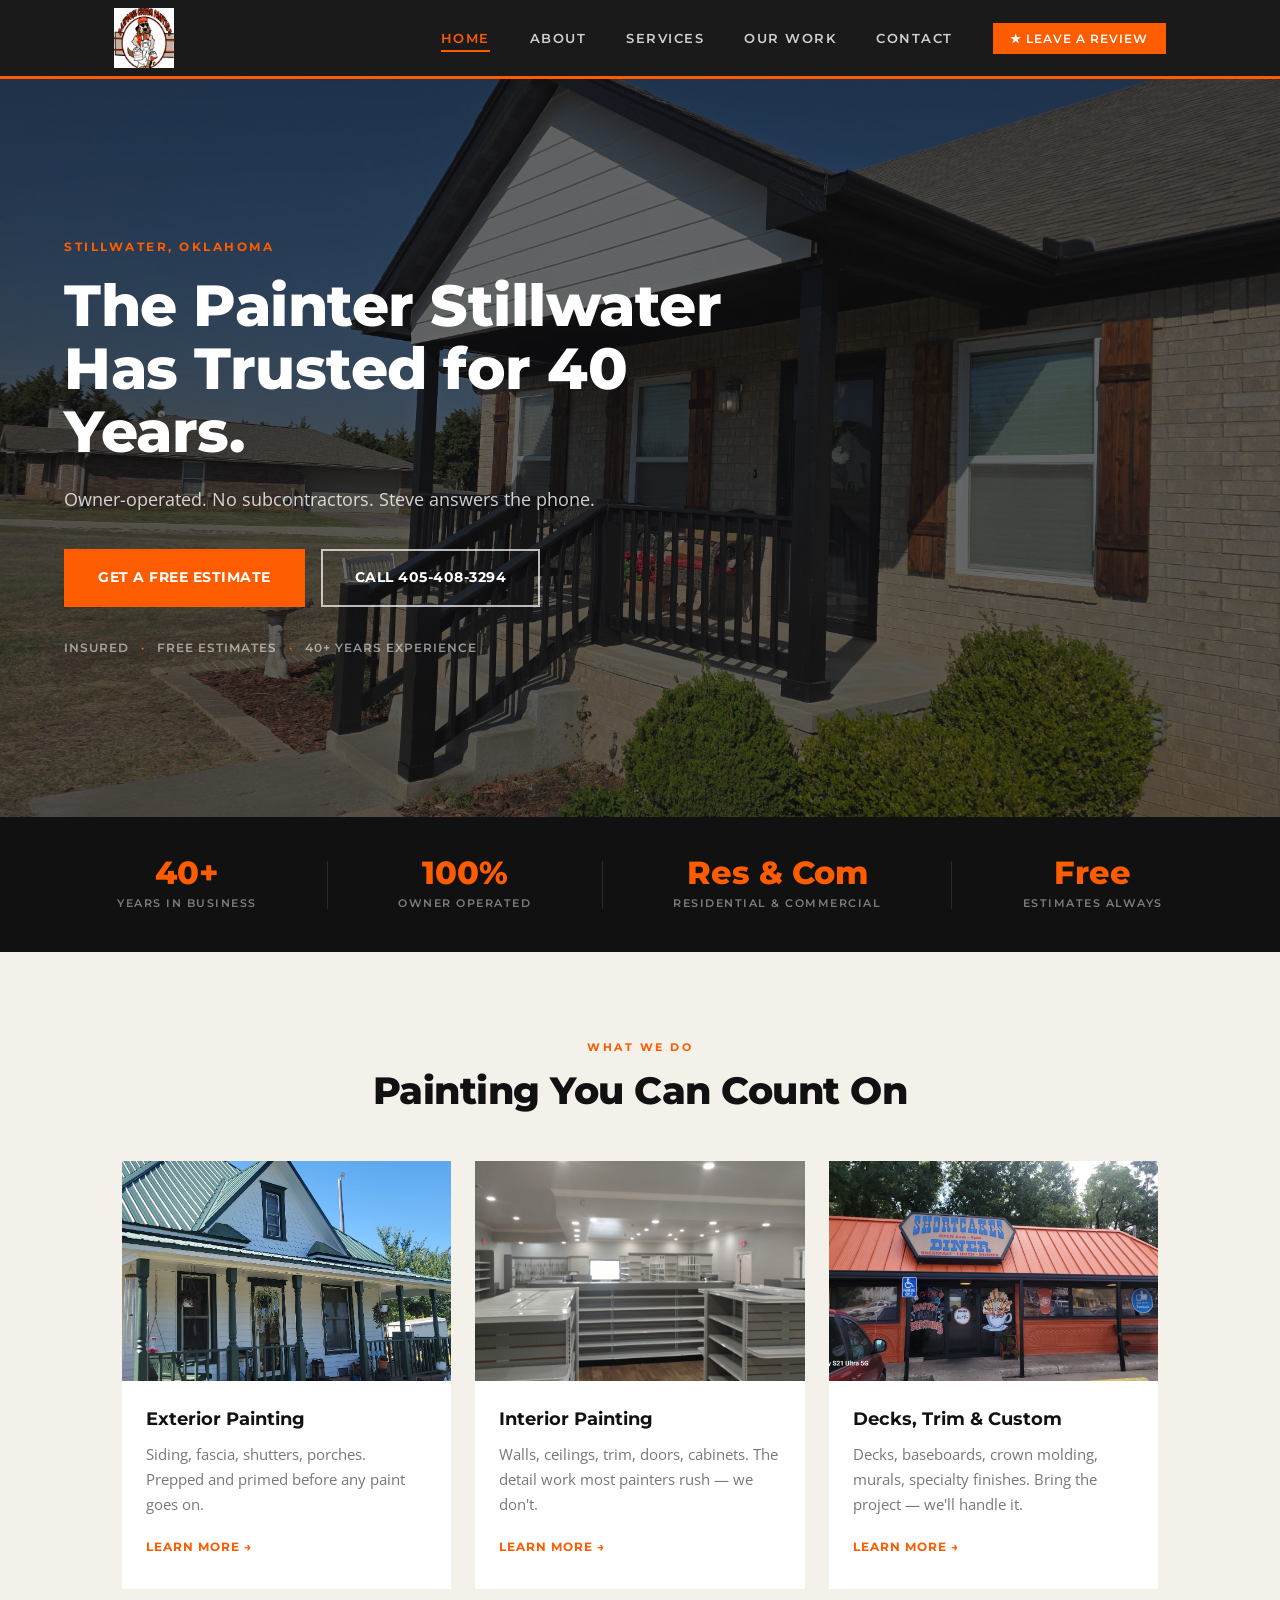
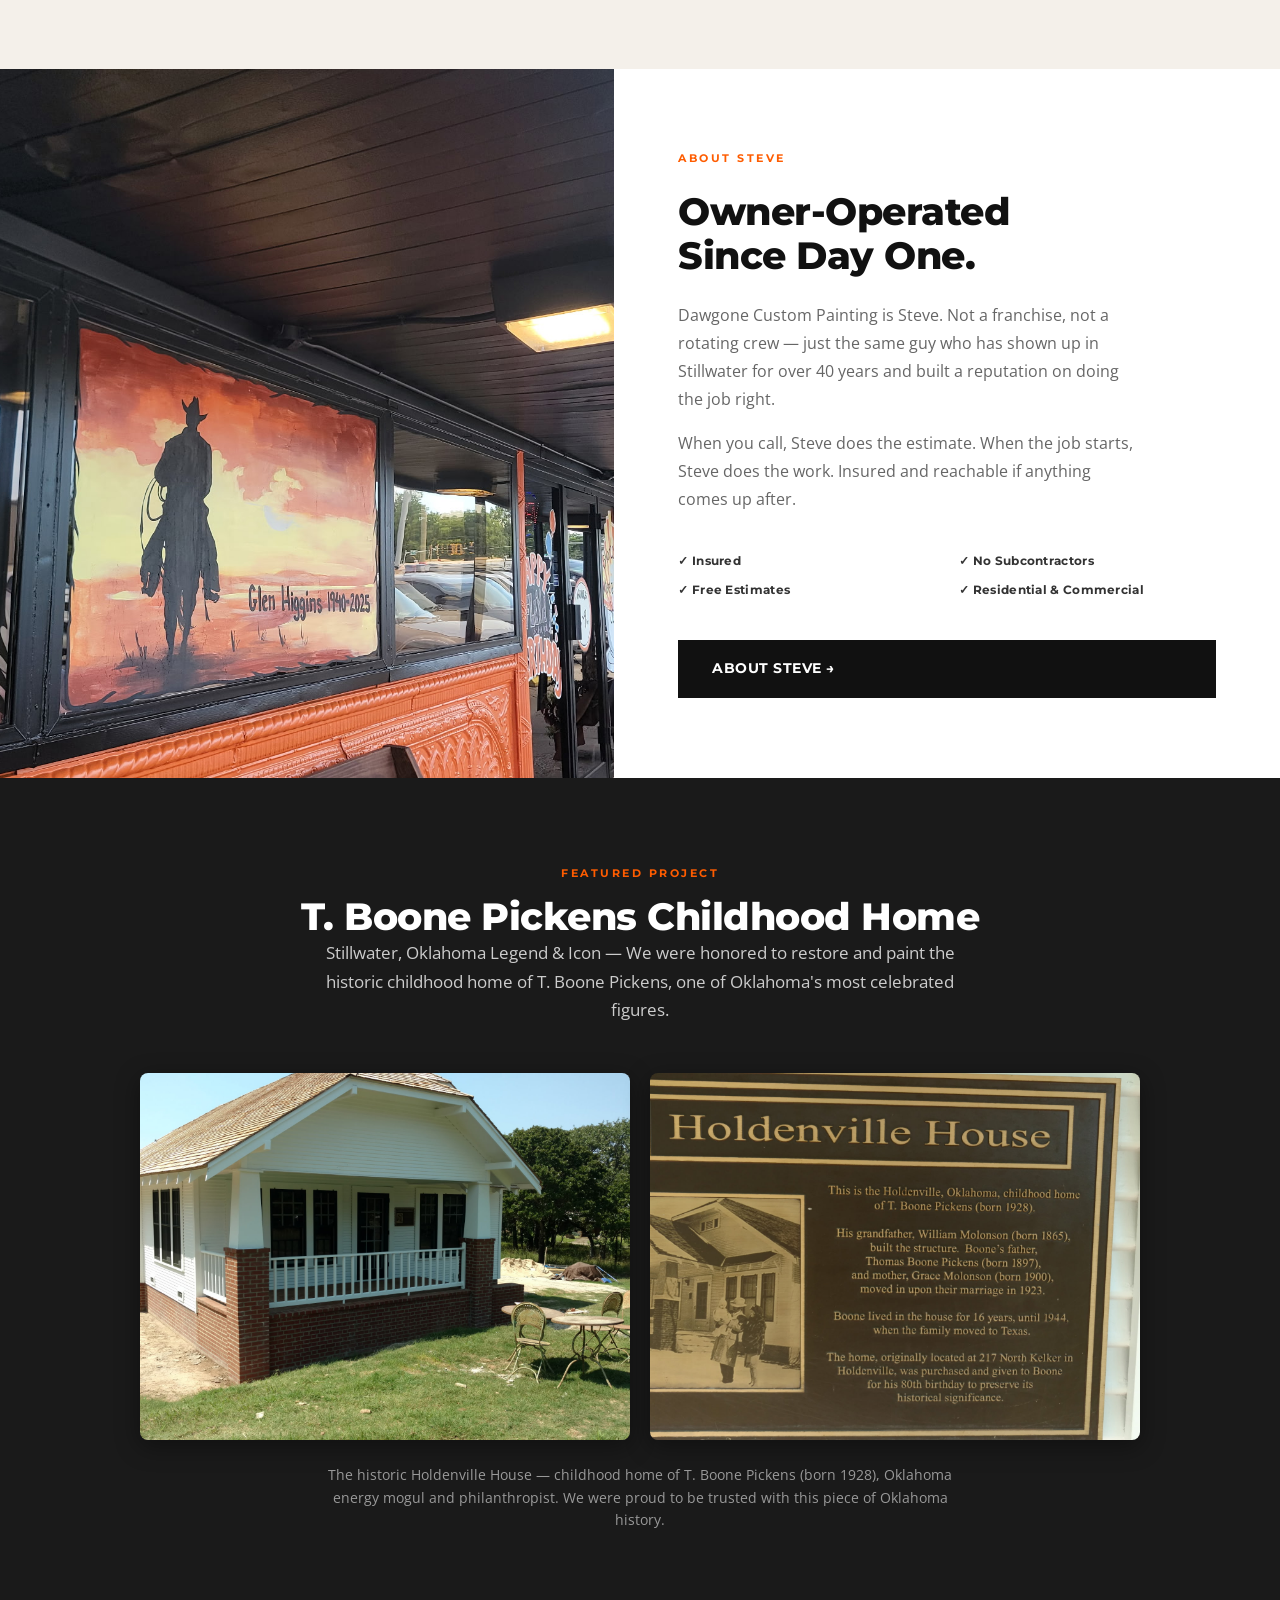
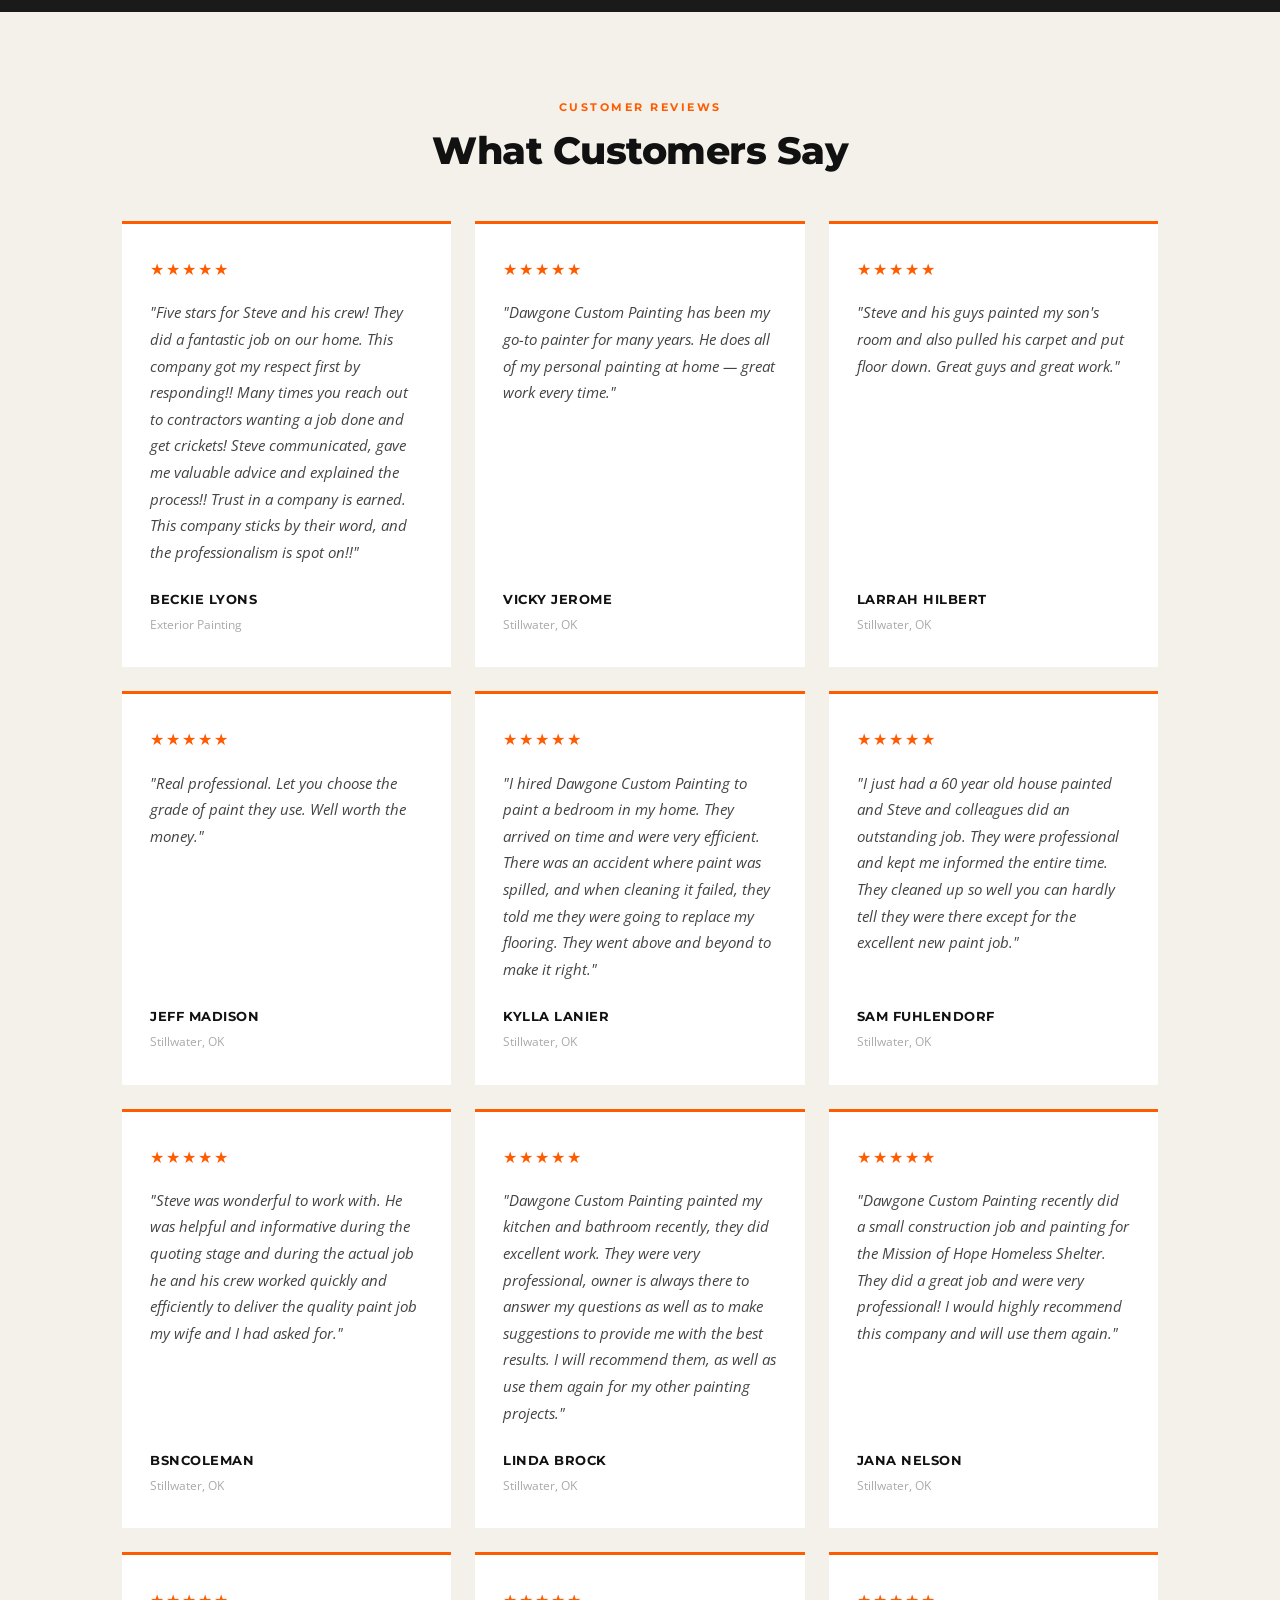
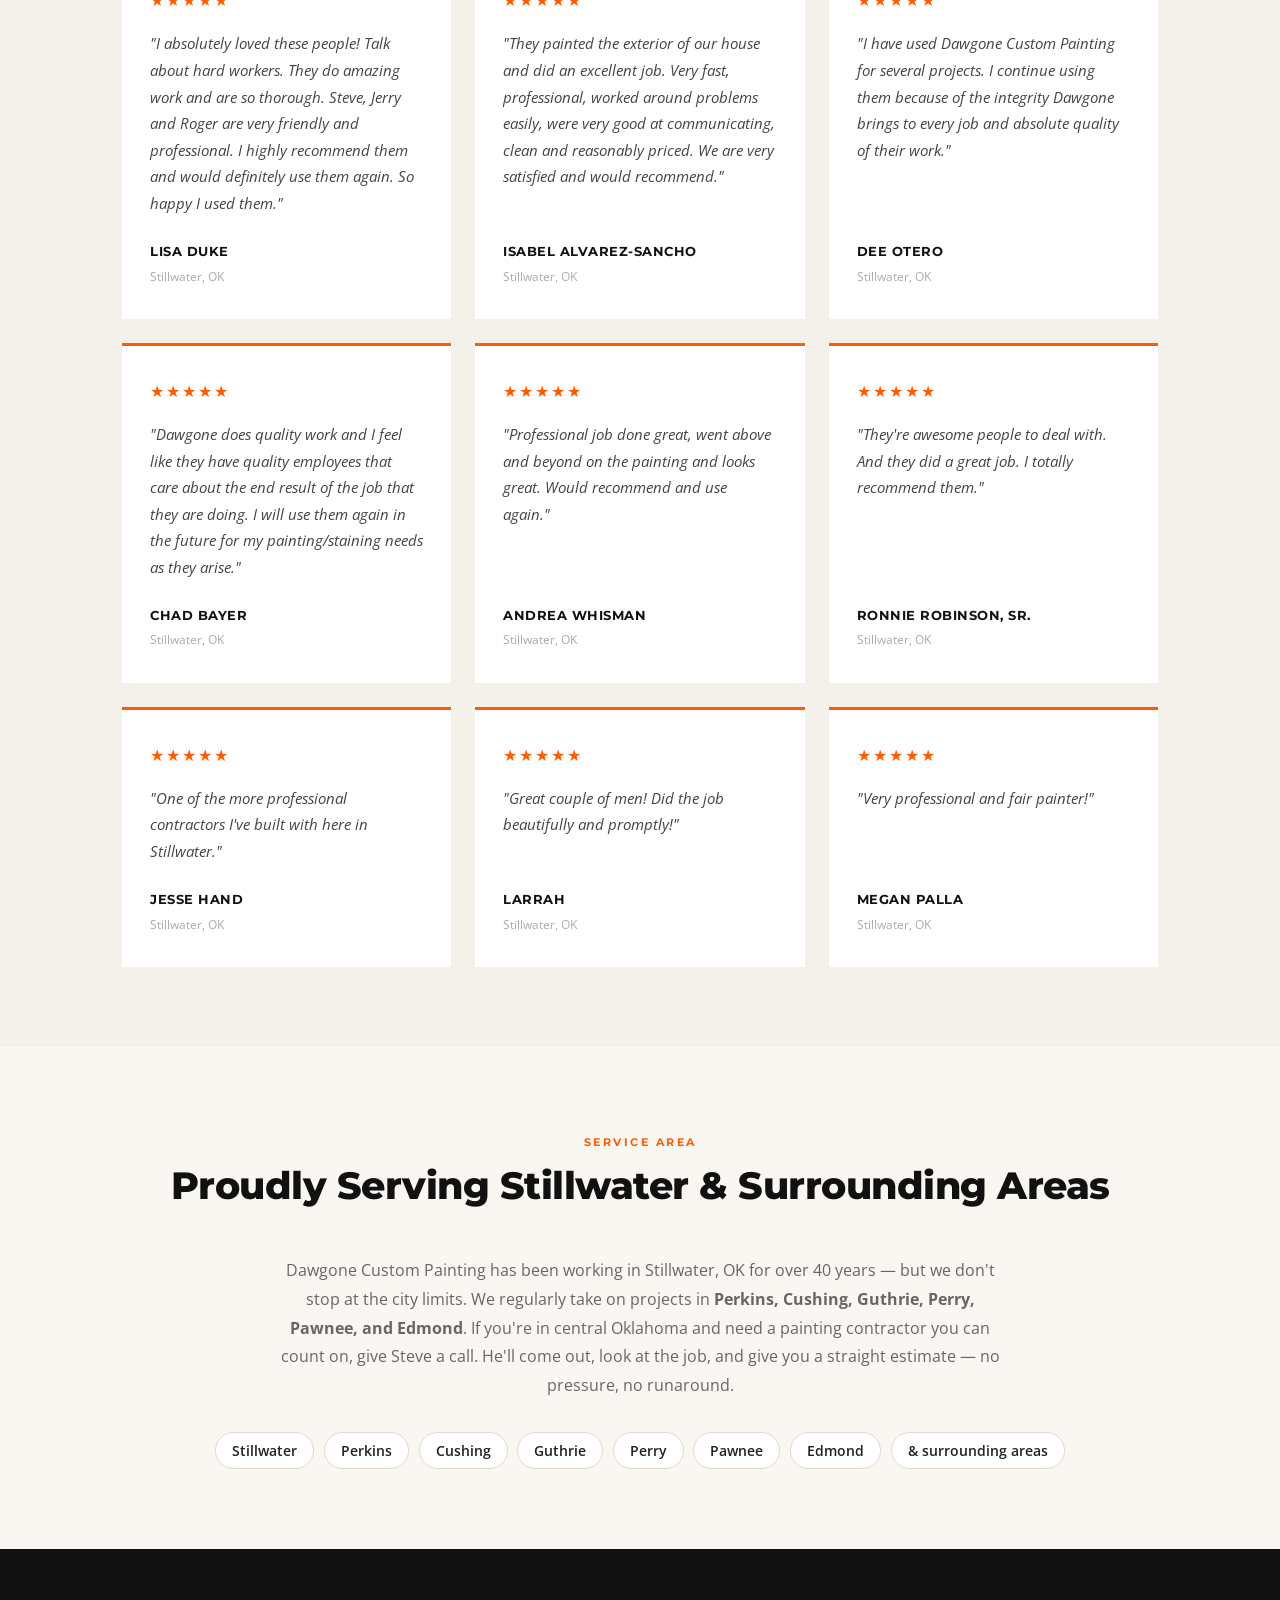
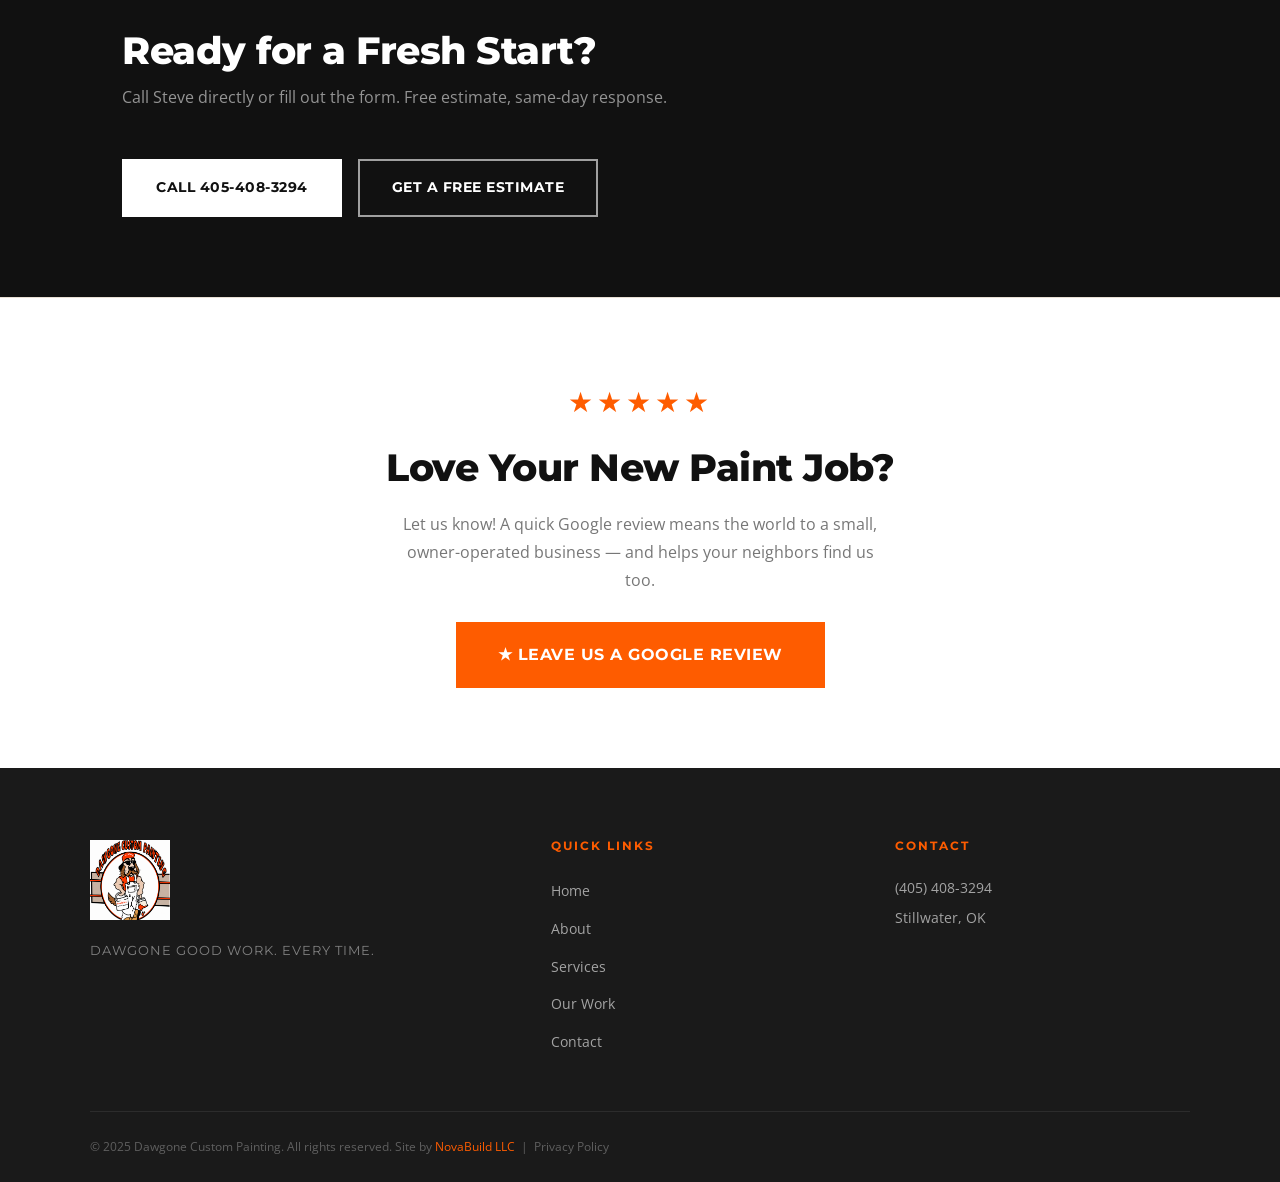
==== commit 33ac1e97: "SEO audit and improvements — schema, titles, headings, areas served, image compression Co-Authored-B" ====
--- a/index.html
+++ b/index.html
@@ -18,17 +18,27 @@
   {
     "@context": "https://schema.org",
     "@type": "Painter",
-    "name": "Dawgone Painting",
+    "name": "Dawgone Custom Painting",
     "image": "https://dawgonecustompainting.com/DawgoneLogo.png",
     "url": "https://dawgonecustompainting.com",
     "telephone": "+14054083294",
+    "description": "Owner-operated painting contractor serving Stillwater, OK and surrounding areas for over 40 years. Interior painting, exterior painting, custom texture, drywall repair, and commercial services.",
     "address": {
       "@type": "PostalAddress",
       "addressLocality": "Stillwater",
       "addressRegion": "OK",
       "addressCountry": "US"
     },
-    "areaServed": "Stillwater, OK",
+    "areaServed": [
+      {"@type": "City", "name": "Stillwater", "sameAs": "https://en.wikipedia.org/wiki/Stillwater,_Oklahoma"},
+      {"@type": "City", "name": "Perkins"},
+      {"@type": "City", "name": "Cushing"},
+      {"@type": "City", "name": "Guthrie"},
+      {"@type": "City", "name": "Perry"},
+      {"@type": "City", "name": "Pawnee"},
+      {"@type": "City", "name": "Edmond"}
+    ],
+    "sameAs": "https://g.page/r/CSdKPI-nlrZxEAI/review",
     "priceRange": "$$"
   }
   </script>
@@ -208,6 +218,13 @@
 
         <div class="hp-review">
           <div class="hp-review__stars">&#9733;&#9733;&#9733;&#9733;&#9733;</div>
+          <p>"Five stars for Steve and his crew! They did a fantastic job on our home. This company got my respect first by responding!! Many times you reach out to contractors wanting a job done and get crickets! Steve communicated, gave me valuable advice and explained the process!! Trust in a company is earned. This company sticks by their word, and the professionalism is spot on!!"</p>
+          <div class="hp-review__name">Beckie Lyons</div>
+          <div class="hp-review__loc">Exterior Painting</div>
+        </div>
+
+        <div class="hp-review">
+          <div class="hp-review__stars">&#9733;&#9733;&#9733;&#9733;&#9733;</div>
           <p>"Dawgone Custom Painting has been my go-to painter for many years. He does all of my personal painting at home — great work every time."</p>
           <div class="hp-review__name">Vicky Jerome</div>
           <div class="hp-review__loc">Stillwater, OK</div>
@@ -325,6 +342,27 @@
           <div class="hp-review__loc">Stillwater, OK</div>
         </div>
 
+      </div>
+    </div>
+  </section>
+
+  <!-- ═══ AREAS WE SERVE ═══ -->
+  <section class="hp-section hp-areas">
+    <div class="hp-container">
+      <div class="hp-section__head">
+        <span class="hp-label">Service Area</span>
+        <h2 class="hp-heading">Proudly Serving Stillwater &amp; Surrounding Areas</h2>
+      </div>
+      <p class="hp-areas__body">Dawgone Custom Painting has been working in Stillwater, OK for over 40 years — but we don't stop at the city limits. We regularly take on projects in <strong>Perkins, Cushing, Guthrie, Perry, Pawnee, and Edmond</strong>. If you're in central Oklahoma and need a painting contractor you can count on, give Steve a call. He'll come out, look at the job, and give you a straight estimate — no pressure, no runaround.</p>
+      <div class="hp-areas__towns">
+        <span>Stillwater</span>
+        <span>Perkins</span>
+        <span>Cushing</span>
+        <span>Guthrie</span>
+        <span>Perry</span>
+        <span>Pawnee</span>
+        <span>Edmond</span>
+        <span>&amp; surrounding areas</span>
       </div>
     </div>
   </section>
--- a/style.css
+++ b/style.css
@@ -2310,3 +2310,29 @@
 @media (max-width: 480px) {
   .hp-leave-review__btn { width: 100%; text-align: center; }
 }
+
+/* ---- Areas We Serve ---- */
+.hp-areas { background: var(--cream); }
+.hp-areas__body {
+  max-width: 720px;
+  margin: 0 auto 2rem;
+  text-align: center;
+  font-size: 1rem;
+  color: var(--text-light);
+  line-height: 1.8;
+}
+.hp-areas__towns {
+  display: flex;
+  flex-wrap: wrap;
+  justify-content: center;
+  gap: 0.6rem;
+}
+.hp-areas__towns span {
+  background: var(--white);
+  border: 1px solid var(--border);
+  border-radius: 99px;
+  padding: 0.35rem 1rem;
+  font-size: 0.88rem;
+  font-weight: 600;
+  color: var(--charcoal);
+}
